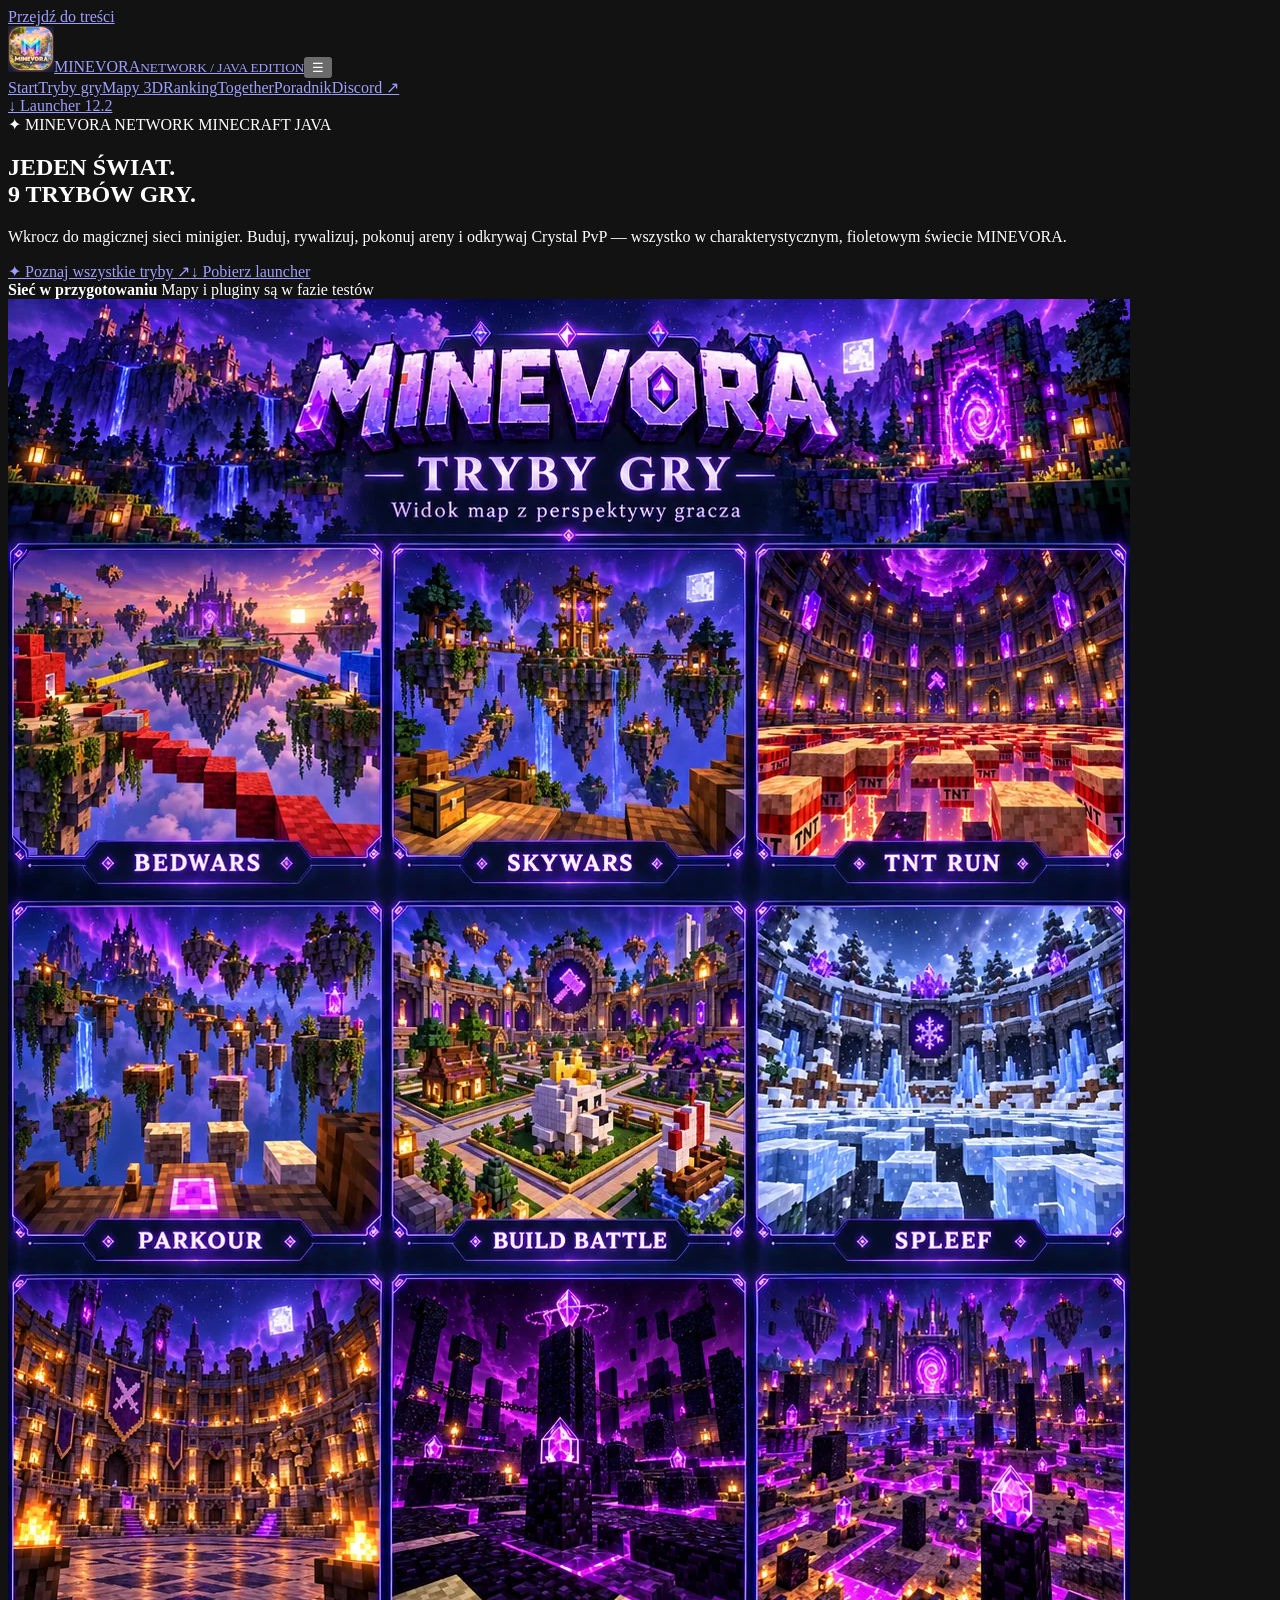
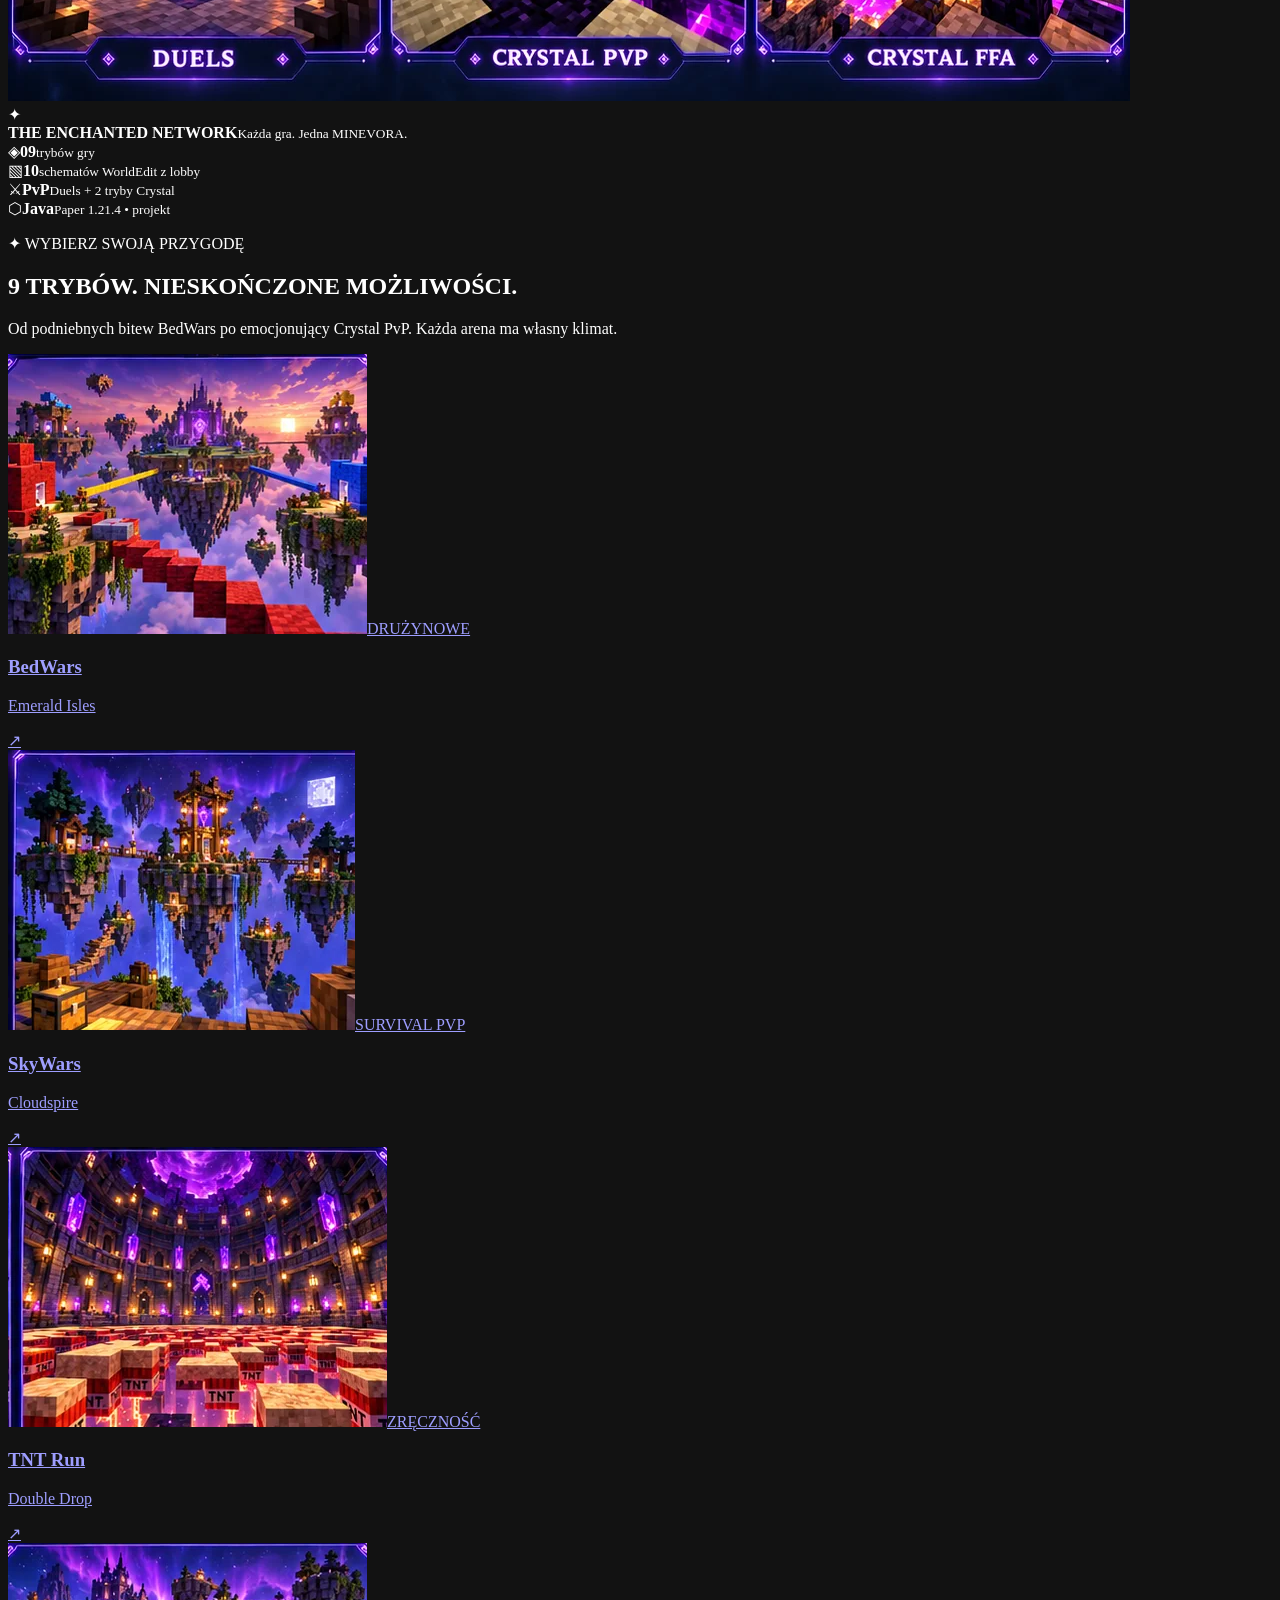
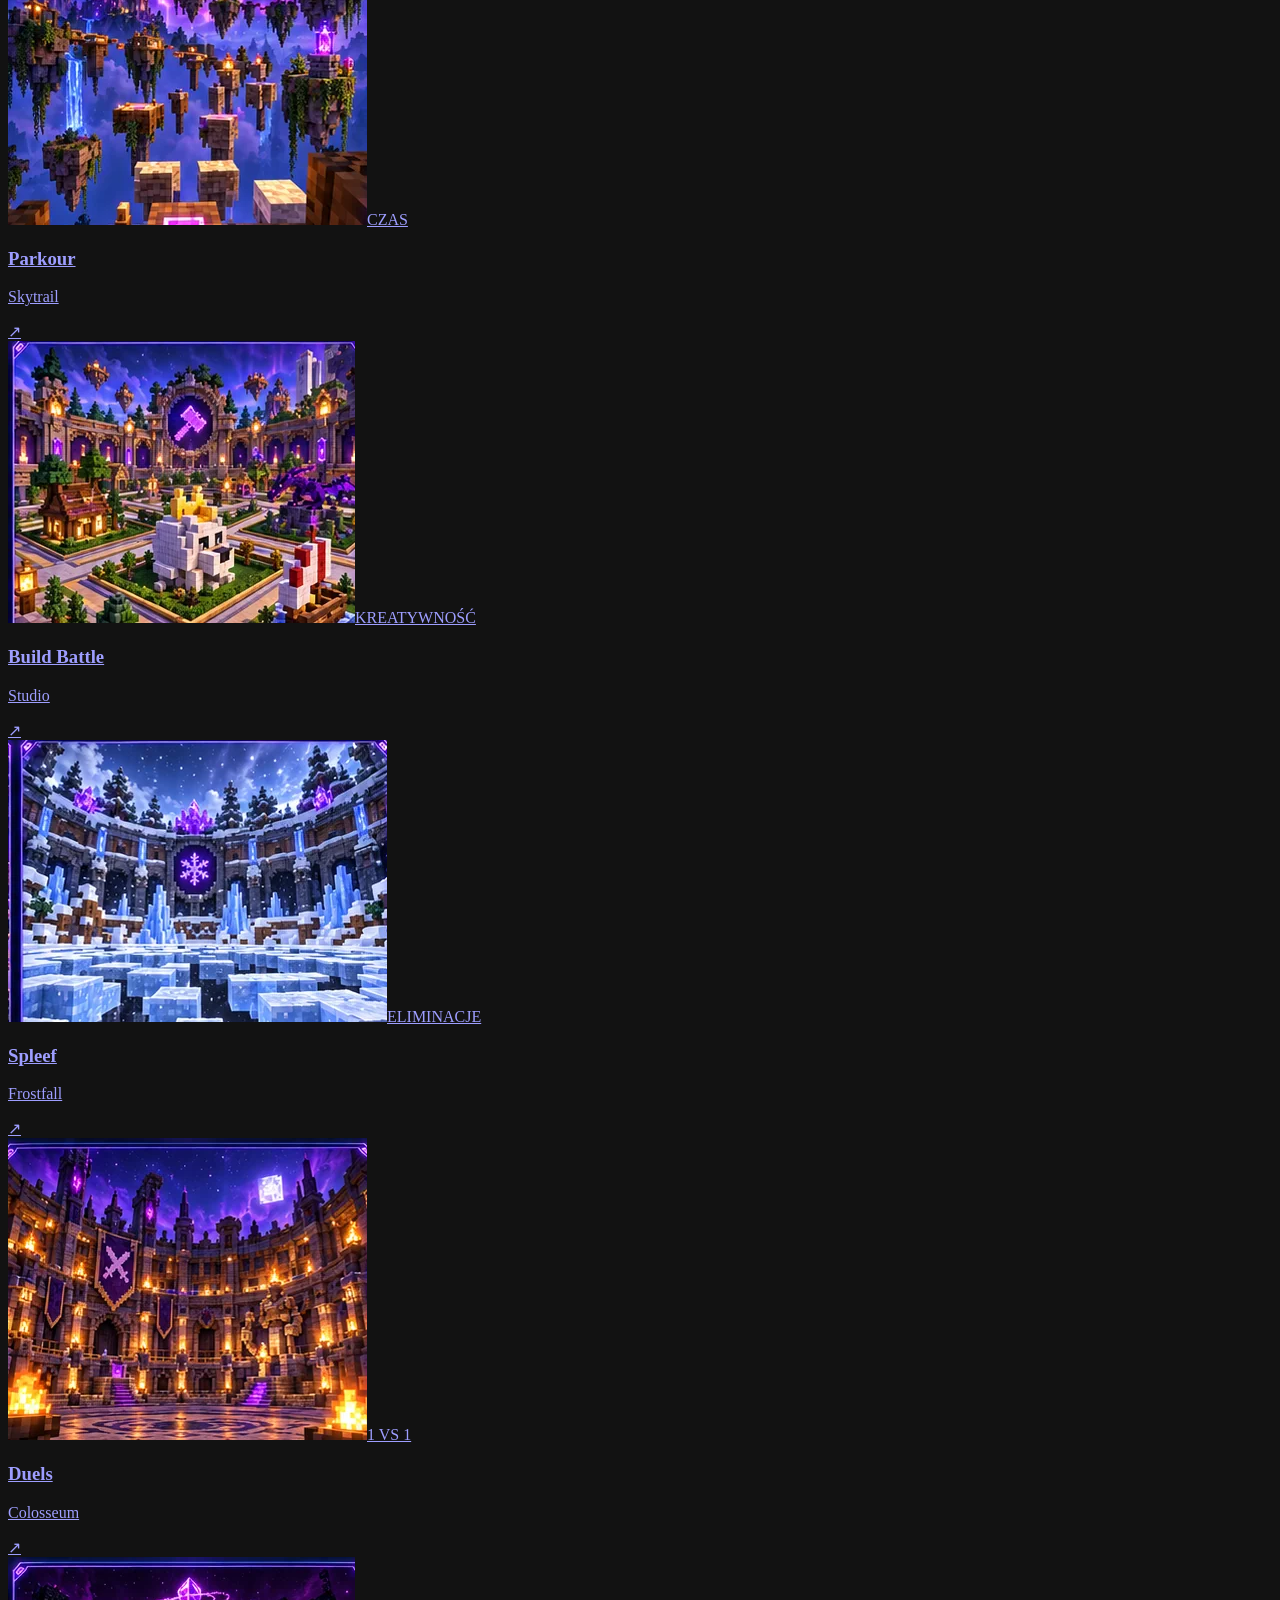
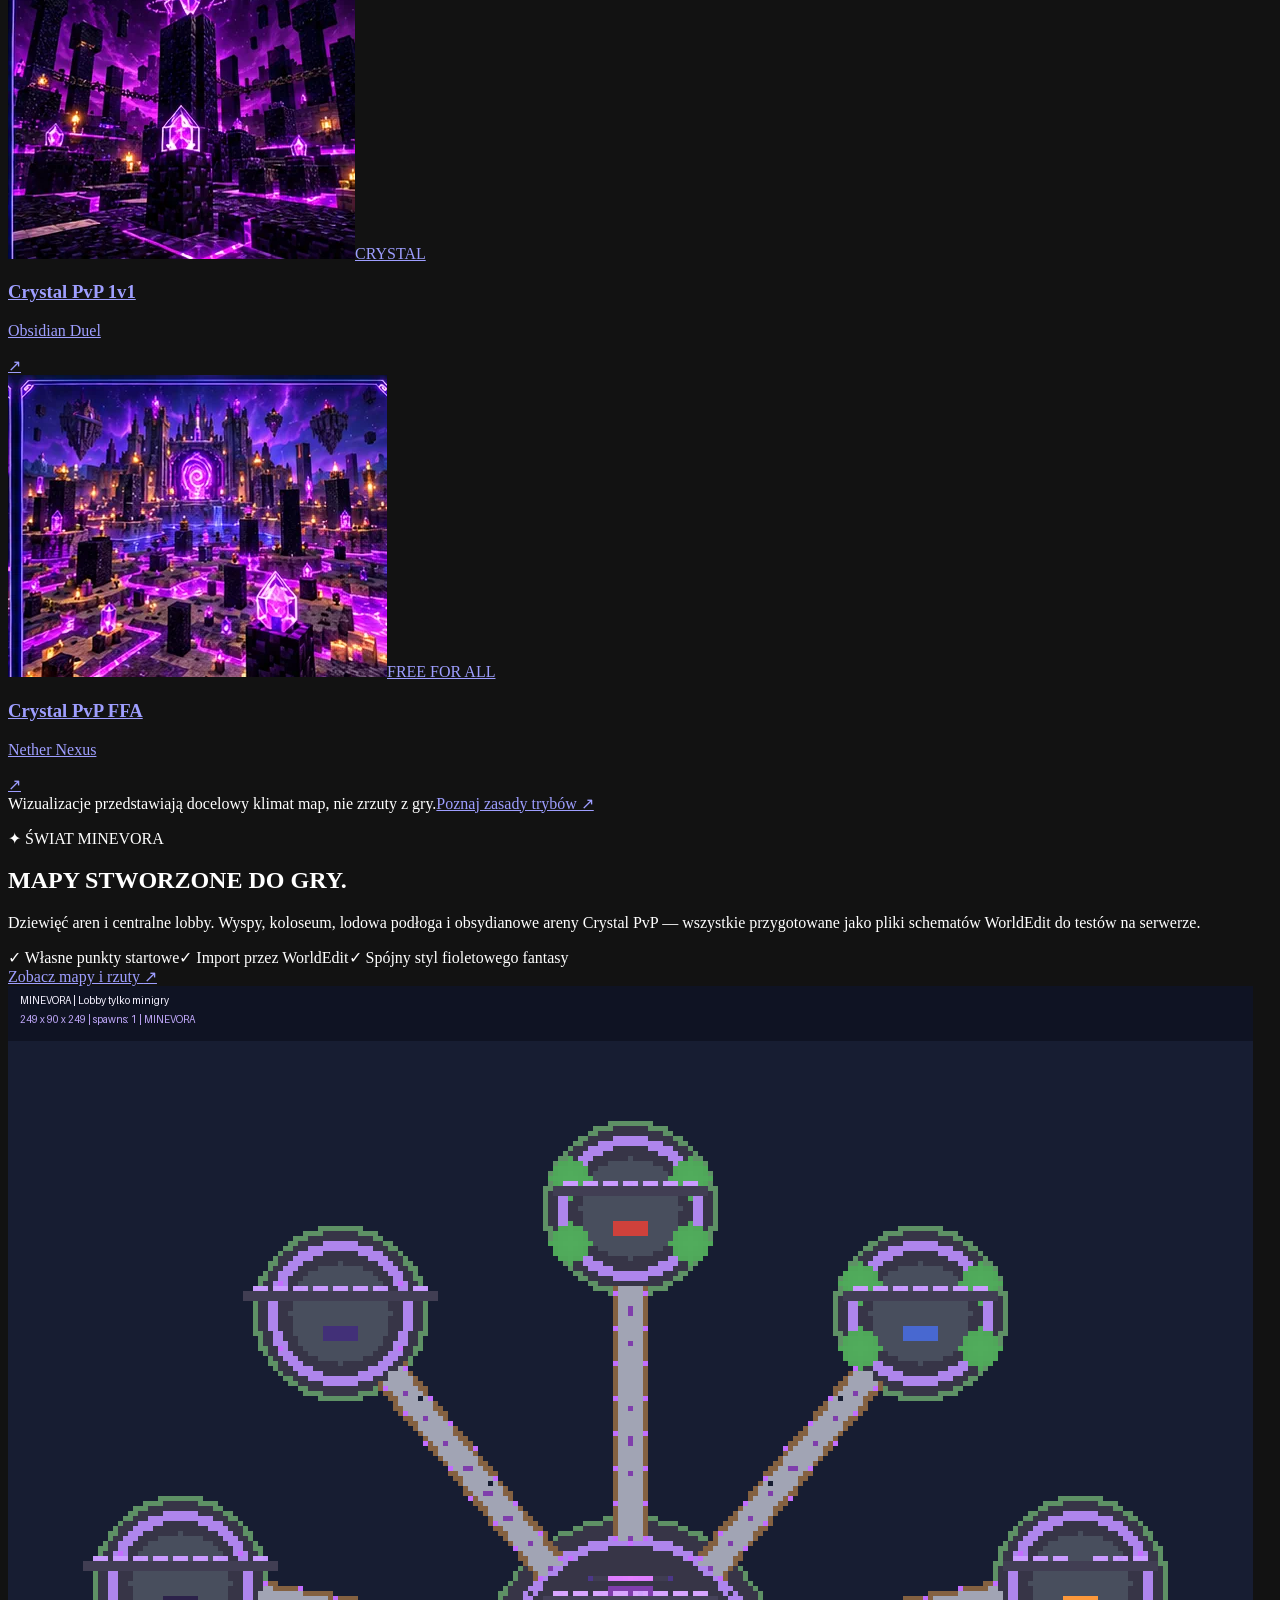
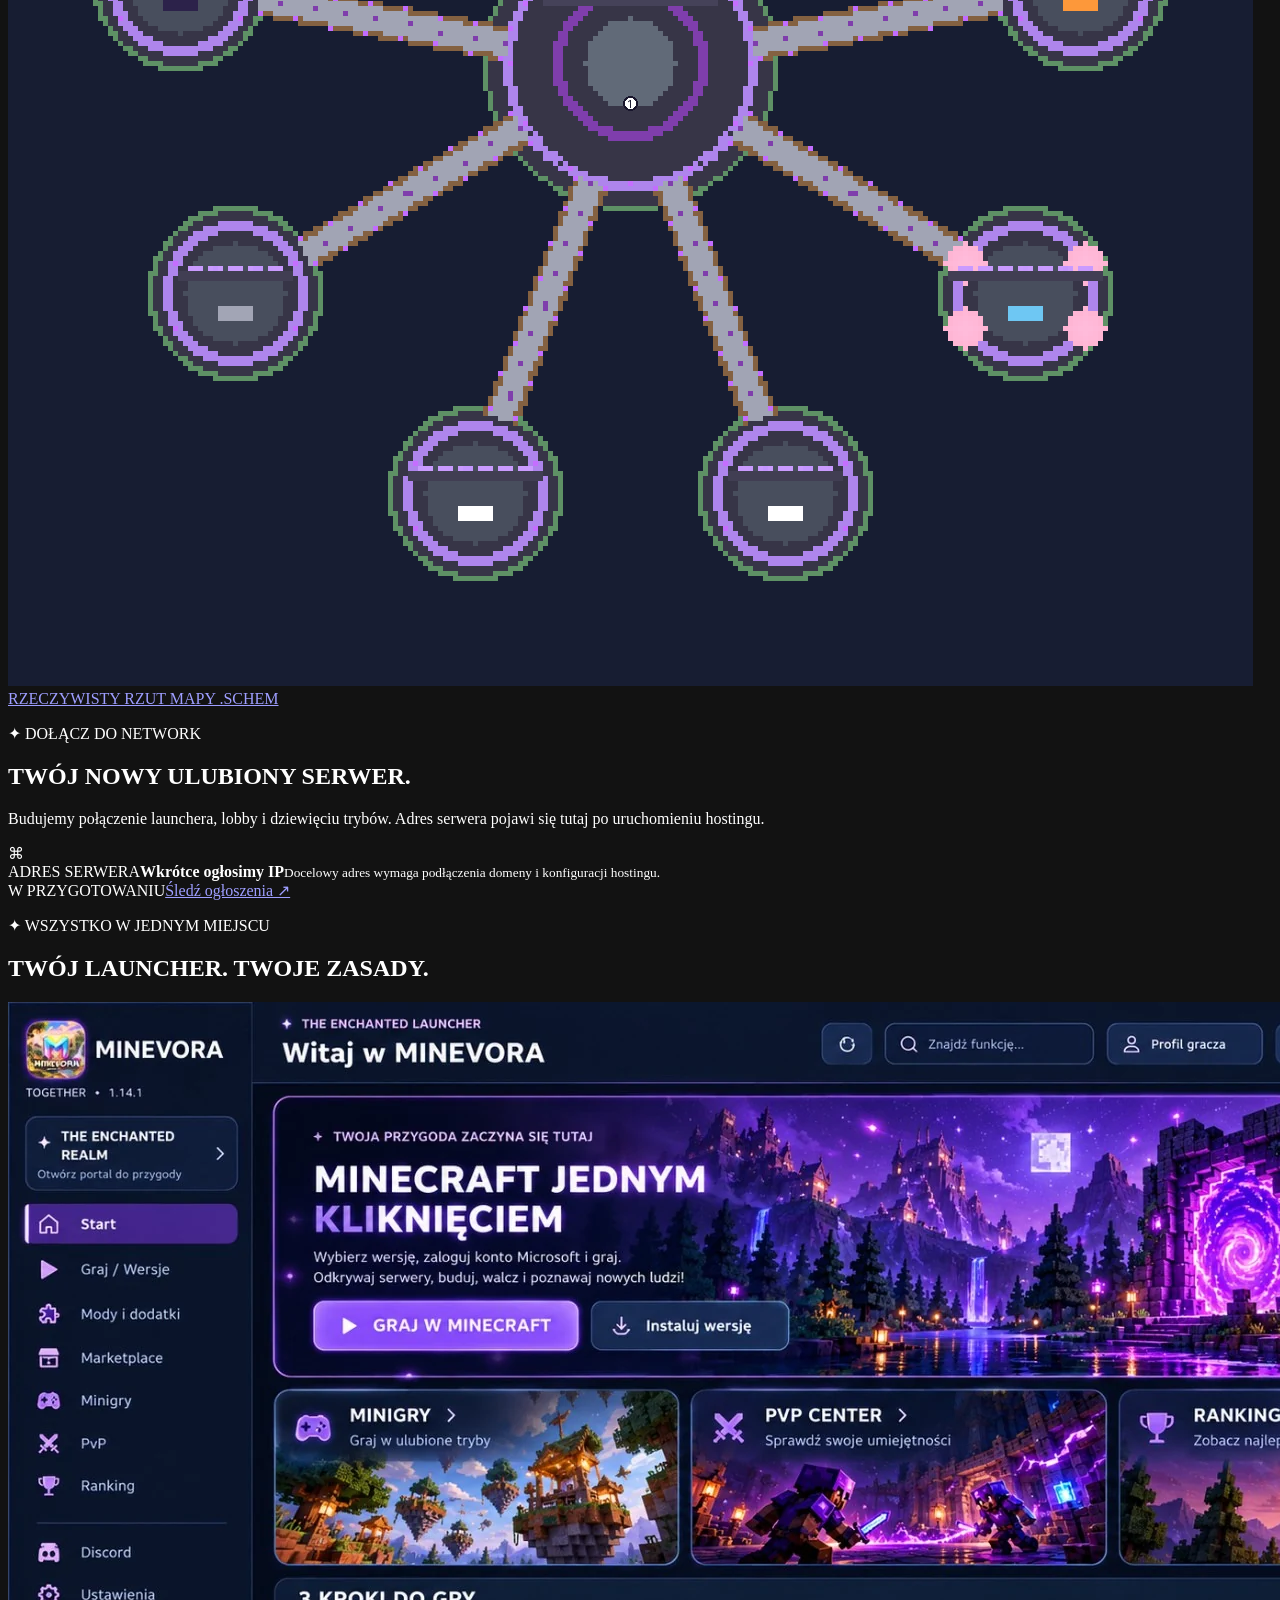
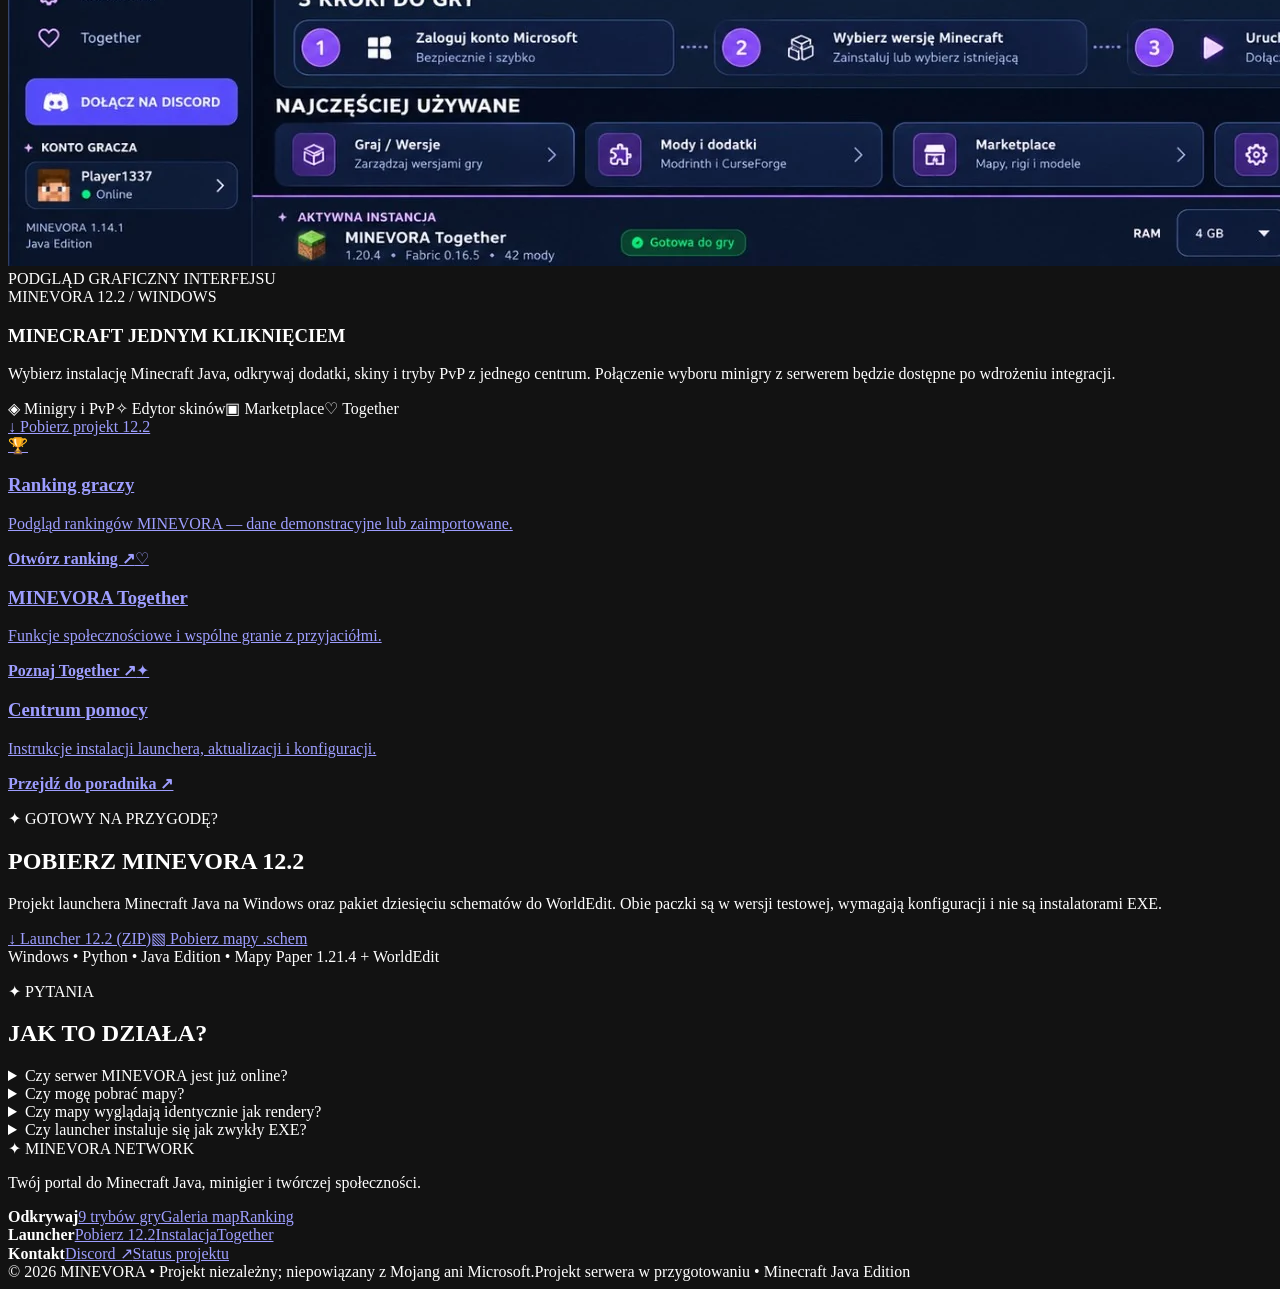
==== index.html @ fc6fb613 "Add files via upload" ====
<!doctype html><html lang="pl"><head><meta charset="utf-8"><meta name="viewport" content="width=device-width,initial-scale=1"><meta name="theme-color" content="#080b1a"><meta name="description" content="Odkryj serwer MINEVORA Network: dziewięć minigier Minecraft, mapy, Crystal PvP, PvP 1v1 i launcher Java 12.2."><meta property="og:title" content="MINEVORA Network — 9 minigier i launcher Minecraft Java"><meta property="og:description" content="Odkryj serwer MINEVORA Network: dziewięć minigier Minecraft, mapy, Crystal PvP, PvP 1v1 i launcher Java 12.2."><meta property="og:image" content="assets/minevora_all_modes.webp"><meta name="color-scheme" content="dark"><link rel="icon" href="assets/minevora_logo.png" type="image/png"><link rel="stylesheet" href="network.css"><script src="network.js" defer></script><title>MINEVORA Network — 9 minigier i launcher Minecraft Java</title></head><body><a class="skip" href="#content">Przejdź do treści</a>
<header class="site-header"><div class="shell header-inner"><a class="brand" href="index.html" aria-label="MINEVORA – strona główna"><img src="assets/minevora_logo.png" width="46" height="46" alt=""><span>MINEVORA<small>NETWORK / JAVA EDITION</small></span></a><button class="menu-toggle" id="nav-toggle" aria-expanded="false" aria-controls="site-nav" aria-label="Otwórz menu">☰</button><nav class="site-nav" id="site-nav" aria-label="Główne menu"><a href="index.html" class=current>Start</a><a href="tryby.html" class=>Tryby gry</a><a href="mapy.html" class=>Mapy 3D</a><a href="ranking.html" class=>Ranking</a><a href="together.html" class=>Together</a><a href="poradnik.html" class=>Poradnik</a><a href="https://discord.gg/8teEpYvzRd" target="_blank" rel="noopener noreferrer">Discord ↗</a></nav><a class="header-cta" href="index.html#pobierz">↓ Launcher 12.2</a></div></header>
<main id="content">
<section class="hero"><div class="shell hero-layout"><div class="hero-copy"><div class="eyebrow"><span class="eyebrow-star">✦</span> MINEVORA NETWORK <span class="eyebrow-dot"></span> MINECRAFT JAVA</div><h1>JEDEN ŚWIAT.<br><span>9 TRYBÓW GRY.</span></h1><p>Wkrocz do magicznej sieci minigier. Buduj, rywalizuj, pokonuj areny i odkrywaj Crystal PvP — wszystko w charakterystycznym, fioletowym świecie MINEVORA.</p><div class="actions"><a class="btn primary" href="tryby.html">✦ Poznaj wszystkie tryby <span>↗</span></a><a class="btn secondary" href="#pobierz">↓ Pobierz launcher</a></div><div class="hero-status"><span class="status-light"></span> <strong>Sieć w przygotowaniu</strong><span class="status-sep"></span> Mapy i pluginy są w fazie testów</div></div>
<div class="hero-visual"><img src="assets/minevora_all_modes.webp" alt="Koncepcyjne rendery dziewięciu aren Minecraft MINEVORA" fetchpriority="high"><div class="hero-float"><span class="float-icon">✦</span><div><strong>THE ENCHANTED NETWORK</strong><small>Każda gra. Jedna MINEVORA.</small></div></div></div></div></section>
<div class="shell facts"><div><span class="fact-icon">◈</span><b>09</b><small>trybów gry</small></div><div><span class="fact-icon">▧</span><b>10</b><small>schematów WorldEdit z lobby</small></div><div><span class="fact-icon">⚔</span><b>PvP</b><small>Duels + 2 tryby Crystal</small></div><div><span class="fact-icon">⬡</span><b>Java</b><small>Paper 1.21.4 • projekt</small></div></div>
<section class="section shell" id="minigry"><div class="section-heading"><div><p class="kicker">✦ WYBIERZ SWOJĄ PRZYGODĘ</p><h2>9 TRYBÓW. <span>NIESKOŃCZONE MOŻLIWOŚCI.</span></h2></div><p>Od podniebnych bitew BedWars po emocjonujący Crystal PvP. Każda arena ma własny klimat.</p></div><div class="mode-grid"><a class="mode-card" href="tryby.html#bedwars"><div class="card-art"><img src="assets/modes/bedwars.webp" loading="lazy" alt="Koncepcyjny render trybu BedWars"><span class="card-pill">DRUŻYNOWE</span></div><div class="card-bottom"><div><h3>BedWars</h3><p>Emerald Isles</p></div><span class="card-arrow">↗</span></div></a>
<a class="mode-card" href="tryby.html#skywars"><div class="card-art"><img src="assets/modes/skywars.webp" loading="lazy" alt="Koncepcyjny render trybu SkyWars"><span class="card-pill">SURVIVAL PVP</span></div><div class="card-bottom"><div><h3>SkyWars</h3><p>Cloudspire</p></div><span class="card-arrow">↗</span></div></a>
<a class="mode-card" href="tryby.html#tntrun"><div class="card-art"><img src="assets/modes/tntrun.webp" loading="lazy" alt="Koncepcyjny render trybu TNT Run"><span class="card-pill">ZRĘCZNOŚĆ</span></div><div class="card-bottom"><div><h3>TNT Run</h3><p>Double Drop</p></div><span class="card-arrow">↗</span></div></a>
<a class="mode-card" href="tryby.html#parkour"><div class="card-art"><img src="assets/modes/parkour.webp" loading="lazy" alt="Koncepcyjny render trybu Parkour"><span class="card-pill">CZAS</span></div><div class="card-bottom"><div><h3>Parkour</h3><p>Skytrail</p></div><span class="card-arrow">↗</span></div></a>
<a class="mode-card" href="tryby.html#buildbattle"><div class="card-art"><img src="assets/modes/buildbattle.webp" loading="lazy" alt="Koncepcyjny render trybu Build Battle"><span class="card-pill">KREATYWNOŚĆ</span></div><div class="card-bottom"><div><h3>Build Battle</h3><p>Studio</p></div><span class="card-arrow">↗</span></div></a>
<a class="mode-card" href="tryby.html#spleef"><div class="card-art"><img src="assets/modes/spleef.webp" loading="lazy" alt="Koncepcyjny render trybu Spleef"><span class="card-pill">ELIMINACJE</span></div><div class="card-bottom"><div><h3>Spleef</h3><p>Frostfall</p></div><span class="card-arrow">↗</span></div></a>
<a class="mode-card" href="tryby.html#duels"><div class="card-art"><img src="assets/modes/duels.webp" loading="lazy" alt="Koncepcyjny render trybu Duels"><span class="card-pill">1 VS 1</span></div><div class="card-bottom"><div><h3>Duels</h3><p>Colosseum</p></div><span class="card-arrow">↗</span></div></a>
<a class="mode-card" href="tryby.html#crystal"><div class="card-art"><img src="assets/modes/crystal.webp" loading="lazy" alt="Koncepcyjny render trybu Crystal PvP 1v1"><span class="card-pill">CRYSTAL</span></div><div class="card-bottom"><div><h3>Crystal PvP 1v1</h3><p>Obsidian Duel</p></div><span class="card-arrow">↗</span></div></a>
<a class="mode-card" href="tryby.html#crystalffa"><div class="card-art"><img src="assets/modes/crystalffa.webp" loading="lazy" alt="Koncepcyjny render trybu Crystal PvP FFA"><span class="card-pill">FREE FOR ALL</span></div><div class="card-bottom"><div><h3>Crystal PvP FFA</h3><p>Nether Nexus</p></div><span class="card-arrow">↗</span></div></a></div><div class="section-bottom"><span><span class="tiny-dot"></span> Wizualizacje przedstawiają docelowy klimat map, nie zrzuty z gry.</span><a class="text-link" href="tryby.html">Poznaj zasady trybów ↗</a></div></section>
<section class="section shell feature-split" id="mapy"><div class="feature-copy"><p class="kicker">✦ ŚWIAT MINEVORA</p><h2>MAPY STWORZONE <span>DO GRY.</span></h2><p>Dziewięć aren i centralne lobby. Wyspy, koloseum, lodowa podłoga i obsydianowe areny Crystal PvP — wszystkie przygotowane jako pliki schematów WorldEdit do testów na serwerze.</p><div class="feature-points"><span>✓ Własne punkty startowe</span><span>✓ Import przez WorldEdit</span><span>✓ Spójny styl fioletowego fantasy</span></div><a class="btn primary" href="mapy.html">Zobacz mapy i rzuty <span>↗</span></a></div><a class="feature-art" href="mapy.html"><img src="assets/plans/00_LOBBY_9_TRYBOW.png" alt="Rzeczywisty rzut z góry nowego lobby MINEVORA z dziewięcioma portalami"><span>RZECZYWISTY RZUT MAPY .SCHEM</span></a></section>
<section class="section shell server-section" id="status"><div class="section-heading"><div><p class="kicker">✦ DOŁĄCZ DO NETWORK</p><h2>TWÓJ NOWY <span>ULUBIONY SERWER.</span></h2></div><p>Budujemy połączenie launchera, lobby i dziewięciu trybów. Adres serwera pojawi się tutaj po uruchomieniu hostingu.</p></div><div class="server-panel"><div class="server-icon">⌘</div><div><span class="server-label">ADRES SERWERA</span><strong>Wkrótce ogłosimy IP</strong><small>Docelowy adres wymaga podłączenia domeny i konfiguracji hostingu.</small></div><div class="server-panel-actions"><span class="dev-chip"><i></i> W PRZYGOTOWANIU</span><a class="btn secondary" href="https://discord.gg/8teEpYvzRd" target="_blank" rel="noopener noreferrer">Śledź ogłoszenia ↗</a></div></div></section>
<section class="section shell launcher-section" id="launcher"><div class="section-heading"><div><p class="kicker">✦ WSZYSTKO W JEDNYM MIEJSCU</p><h2>TWÓJ LAUNCHER. <span>TWOJE ZASADY.</span></h2></div></div><div class="launcher-layout"><div class="launcher-shot"><img src="assets/launcher_12_preview.webp" alt="Wizualizacja graficzna interfejsu launchera MINEVORA" loading="lazy"><span>PODGLĄD GRAFICZNY INTERFEJSU</span></div><div class="launcher-content"><span class="version-pill">MINEVORA 12.2 / WINDOWS</span><h3>MINECRAFT JEDNYM KLIKNIĘCIEM</h3><p>Wybierz instalację Minecraft Java, odkrywaj dodatki, skiny i tryby PvP z jednego centrum. Połączenie wyboru minigry z serwerem będzie dostępne po wdrożeniu integracji.</p><div class="launcher-feature-list"><span>◈ Minigry i PvP</span><span>✧ Edytor skinów</span><span>▣ Marketplace</span><span>♡ Together</span></div><a class="btn primary" href="#pobierz">↓ Pobierz projekt 12.2</a></div></div></section>
<section class="section shell community-cards"><a href="ranking.html"><span>🏆</span><h3>Ranking graczy</h3><p>Podgląd rankingów MINEVORA — dane demonstracyjne lub zaimportowane.</p><strong>Otwórz ranking ↗</strong></a><a href="together.html"><span>♡</span><h3>MINEVORA Together</h3><p>Funkcje społecznościowe i wspólne granie z przyjaciółmi.</p><strong>Poznaj Together ↗</strong></a><a href="poradnik.html"><span>✦</span><h3>Centrum pomocy</h3><p>Instrukcje instalacji launchera, aktualizacji i konfiguracji.</p><strong>Przejdź do poradnika ↗</strong></a></section>
<section class="section shell download-section" id="pobierz"><div class="download-glow"></div><div class="download-box"><p class="kicker">✦ GOTOWY NA PRZYGODĘ?</p><h2>POBIERZ <span>MINEVORA 12.2</span></h2><p>Projekt launchera Minecraft Java na Windows oraz pakiet dziesięciu schematów do WorldEdit. Obie paczki są w wersji testowej, wymagają konfiguracji i nie są instalatorami EXE.</p><div class="actions centered"><a class="btn primary" href="MINEVORA_LAUNCHER_12_2.zip" download>↓ Launcher 12.2 (ZIP)</a><a class="btn secondary" href="MINEVORA_MAPY_2_0.zip" download>▧ Pobierz mapy .schem</a></div><div class="download-meta">Windows • Python • Java Edition <span>•</span> Mapy Paper 1.21.4 + WorldEdit</div></div></section>
<section class="section shell questions"><div class="section-heading"><div><p class="kicker">✦ PYTANIA</p><h2>JAK TO <span>DZIAŁA?</span></h2></div></div><div class="faq-list"><details><summary>Czy serwer MINEVORA jest już online?</summary><p>Nie. Serwer, połączenie Velocity i minigry są obecnie przygotowywane i testowane. Strona nie pokazuje fikcyjnego statusu online ani liczby graczy.</p></details><details><summary>Czy mogę pobrać mapy?</summary><p>Tak. Dostępny jest pakiet dziesięciu plików .schem — dziewięciu aren i lobby. Należy je zaimportować przez WorldEdit do świata Paper.</p></details><details><summary>Czy mapy wyglądają identycznie jak rendery?</summary><p>Nie. Renderowane obrazy pokazują zamierzony styl. Rzeczywiste mapy z plików .schem są budowlami z bloków Minecraft; ich wygląd możesz zobaczyć na stronie „Mapy 3D” w zakładce „Rzut .schem”.</p></details><details><summary>Czy launcher instaluje się jak zwykły EXE?</summary><p>Nie. Dostarczamy paczkę źródłową ZIP z plikami Pythona i skryptami Windows. Przed użyciem potrzebne są odpowiednie zależności; instrukcję znajdziesz w poradniku.</p></details></div></section>
</main><footer class="footer"><div class="shell footer-main"><div><div class="footer-brand">✦ MINEVORA <span>NETWORK</span></div><p>Twój portal do Minecraft Java, minigier i twórczej społeczności.</p></div><div><strong>Odkrywaj</strong><a href="tryby.html">9 trybów gry</a><a href="mapy.html">Galeria map</a><a href="ranking.html">Ranking</a></div><div><strong>Launcher</strong><a href="index.html#pobierz">Pobierz 12.2</a><a href="poradnik.html">Instalacja</a><a href="together.html">Together</a></div><div><strong>Kontakt</strong><a href="https://discord.gg/8teEpYvzRd" target="_blank" rel="noopener noreferrer">Discord ↗</a><a href="index.html#status">Status projektu</a></div></div><div class="shell footer-bottom"><span>© 2026 MINEVORA • Projekt niezależny; niepowiązany z Mojang ani Microsoft.</span><span>Projekt serwera w przygotowaniu • Minecraft Java Edition</span></div></footer></body></html>
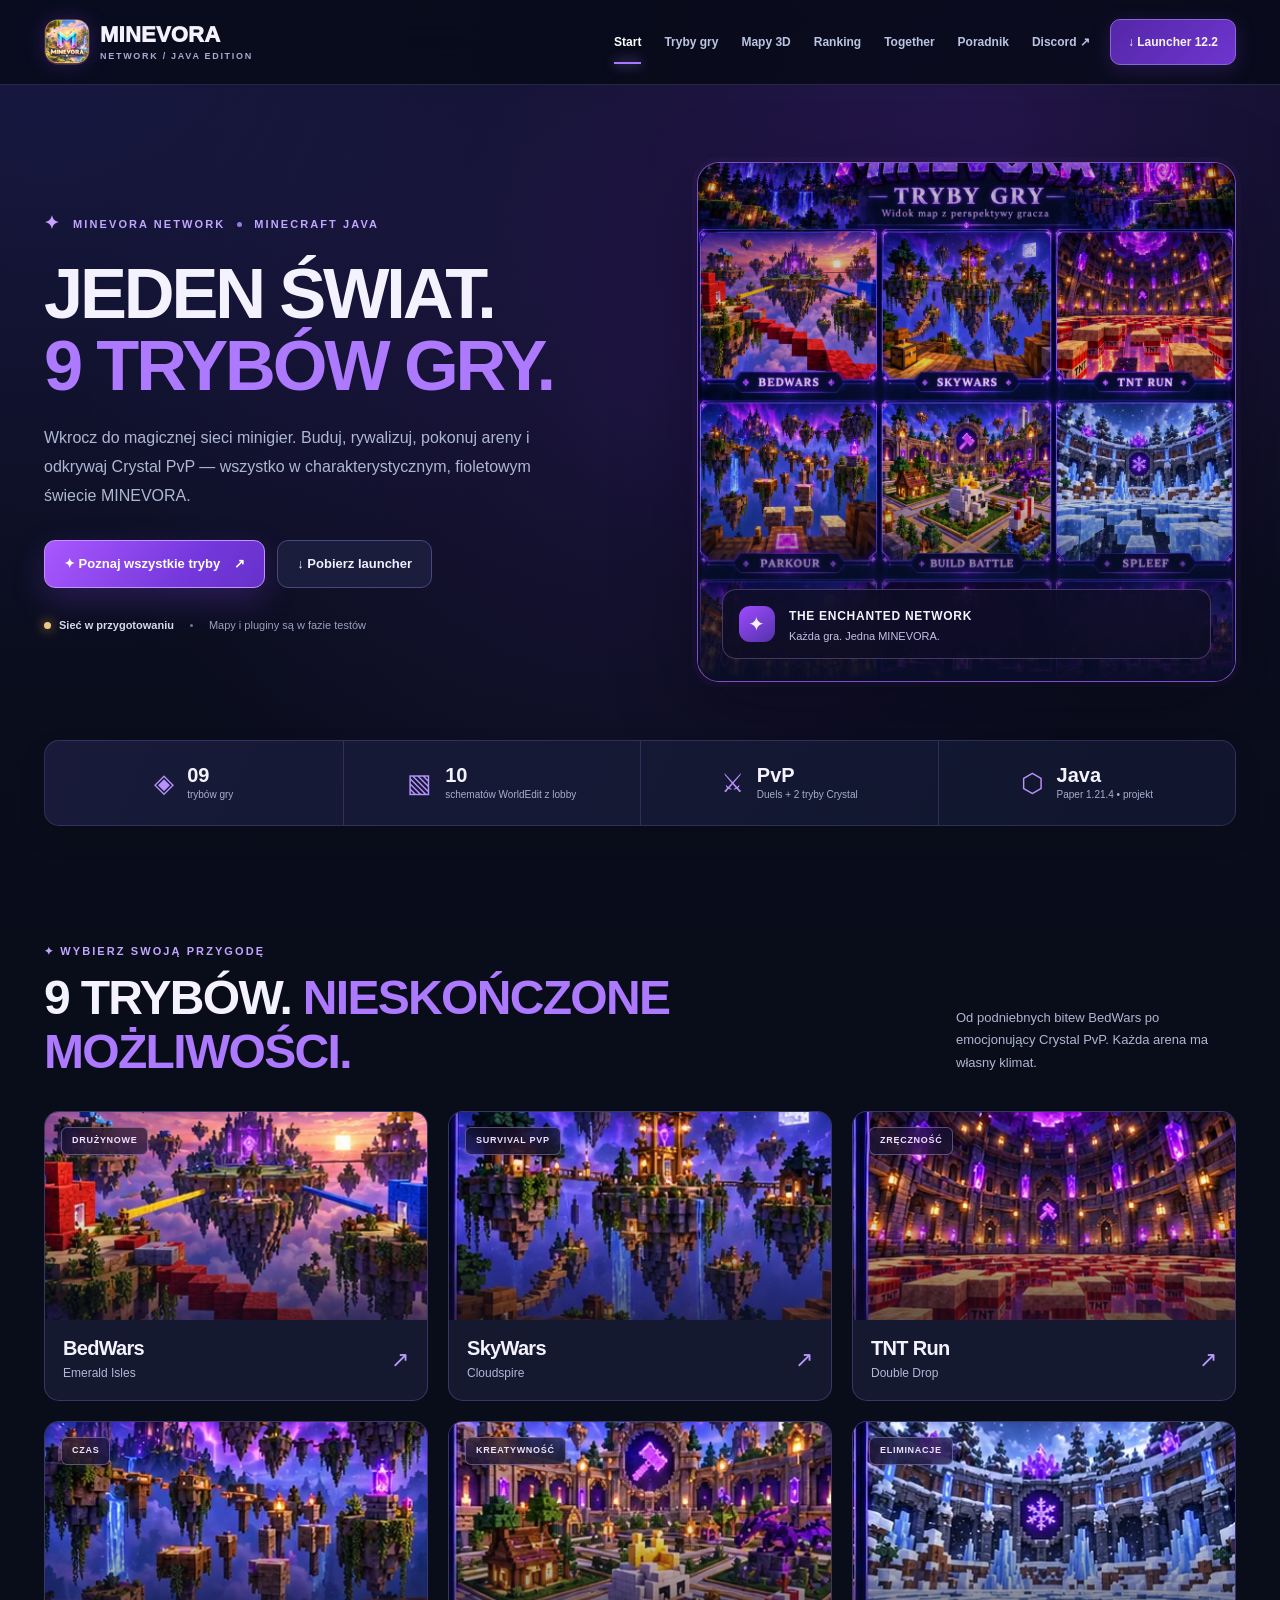
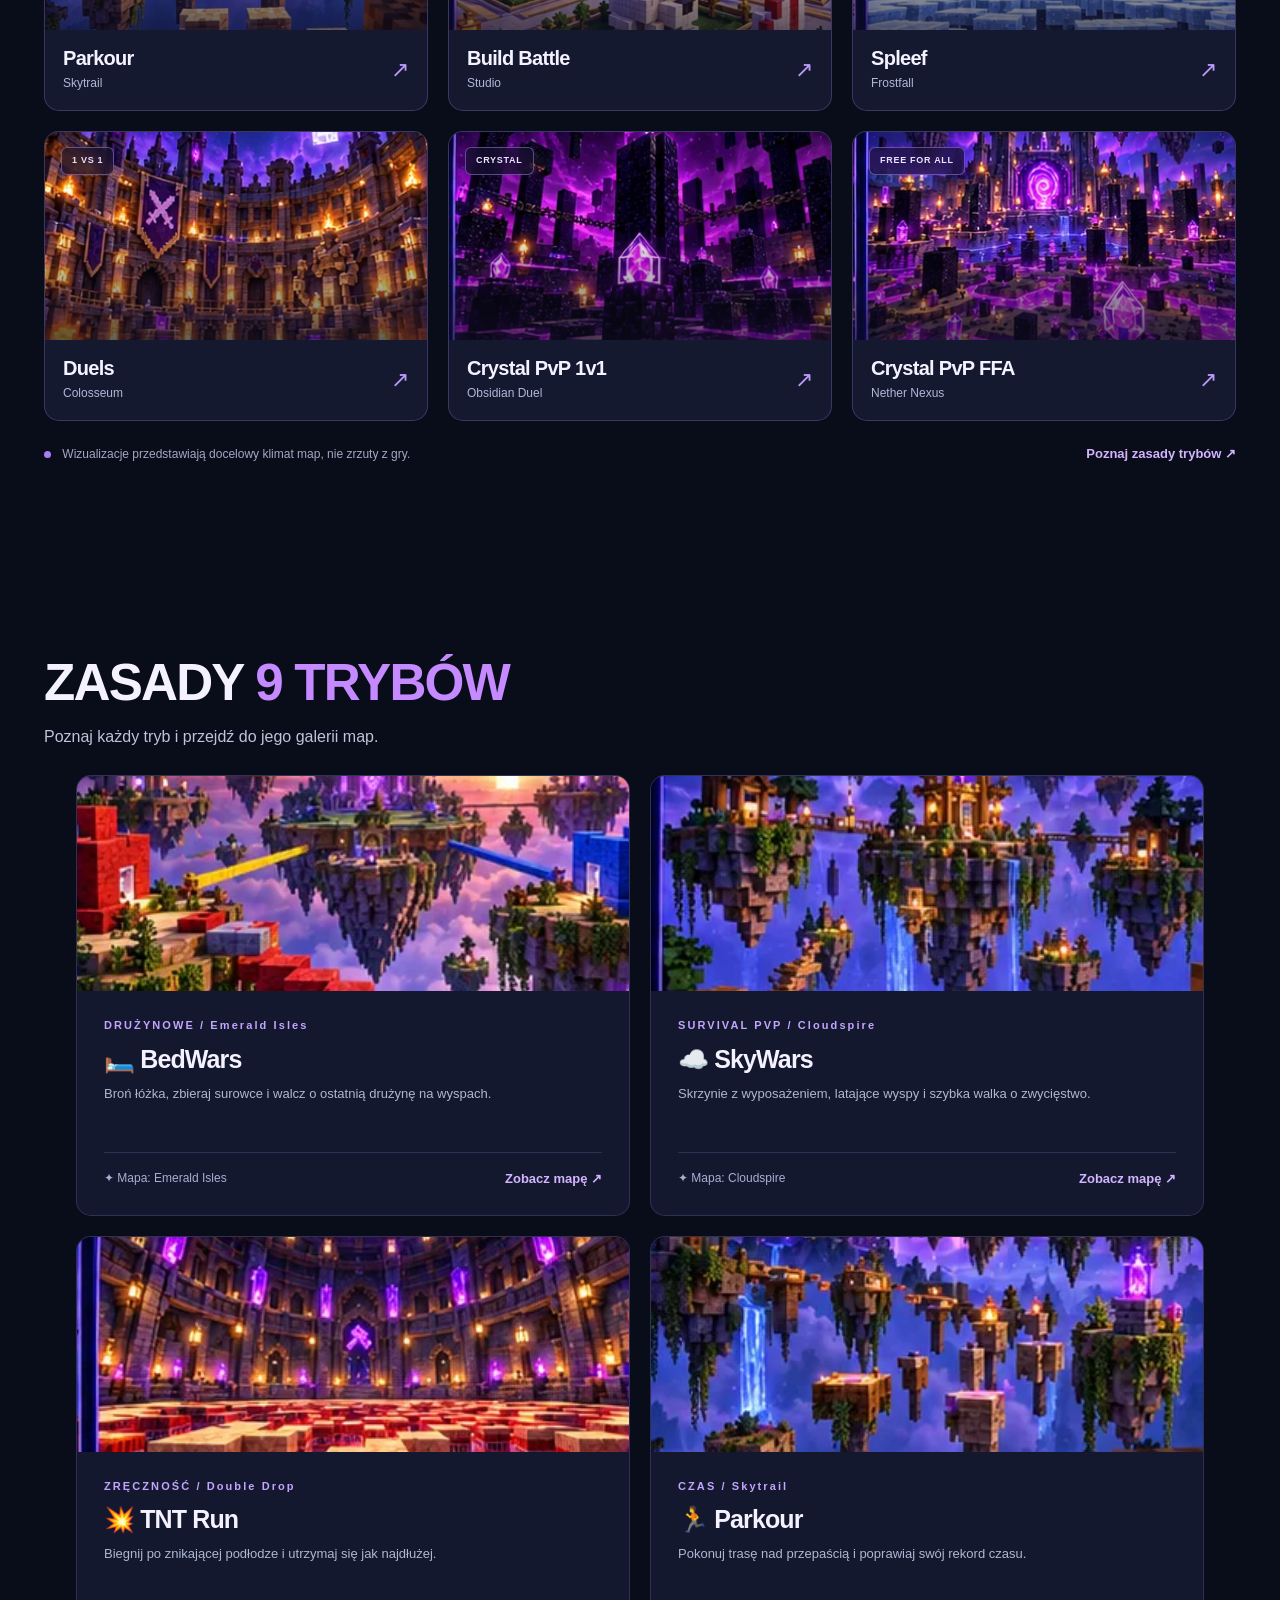
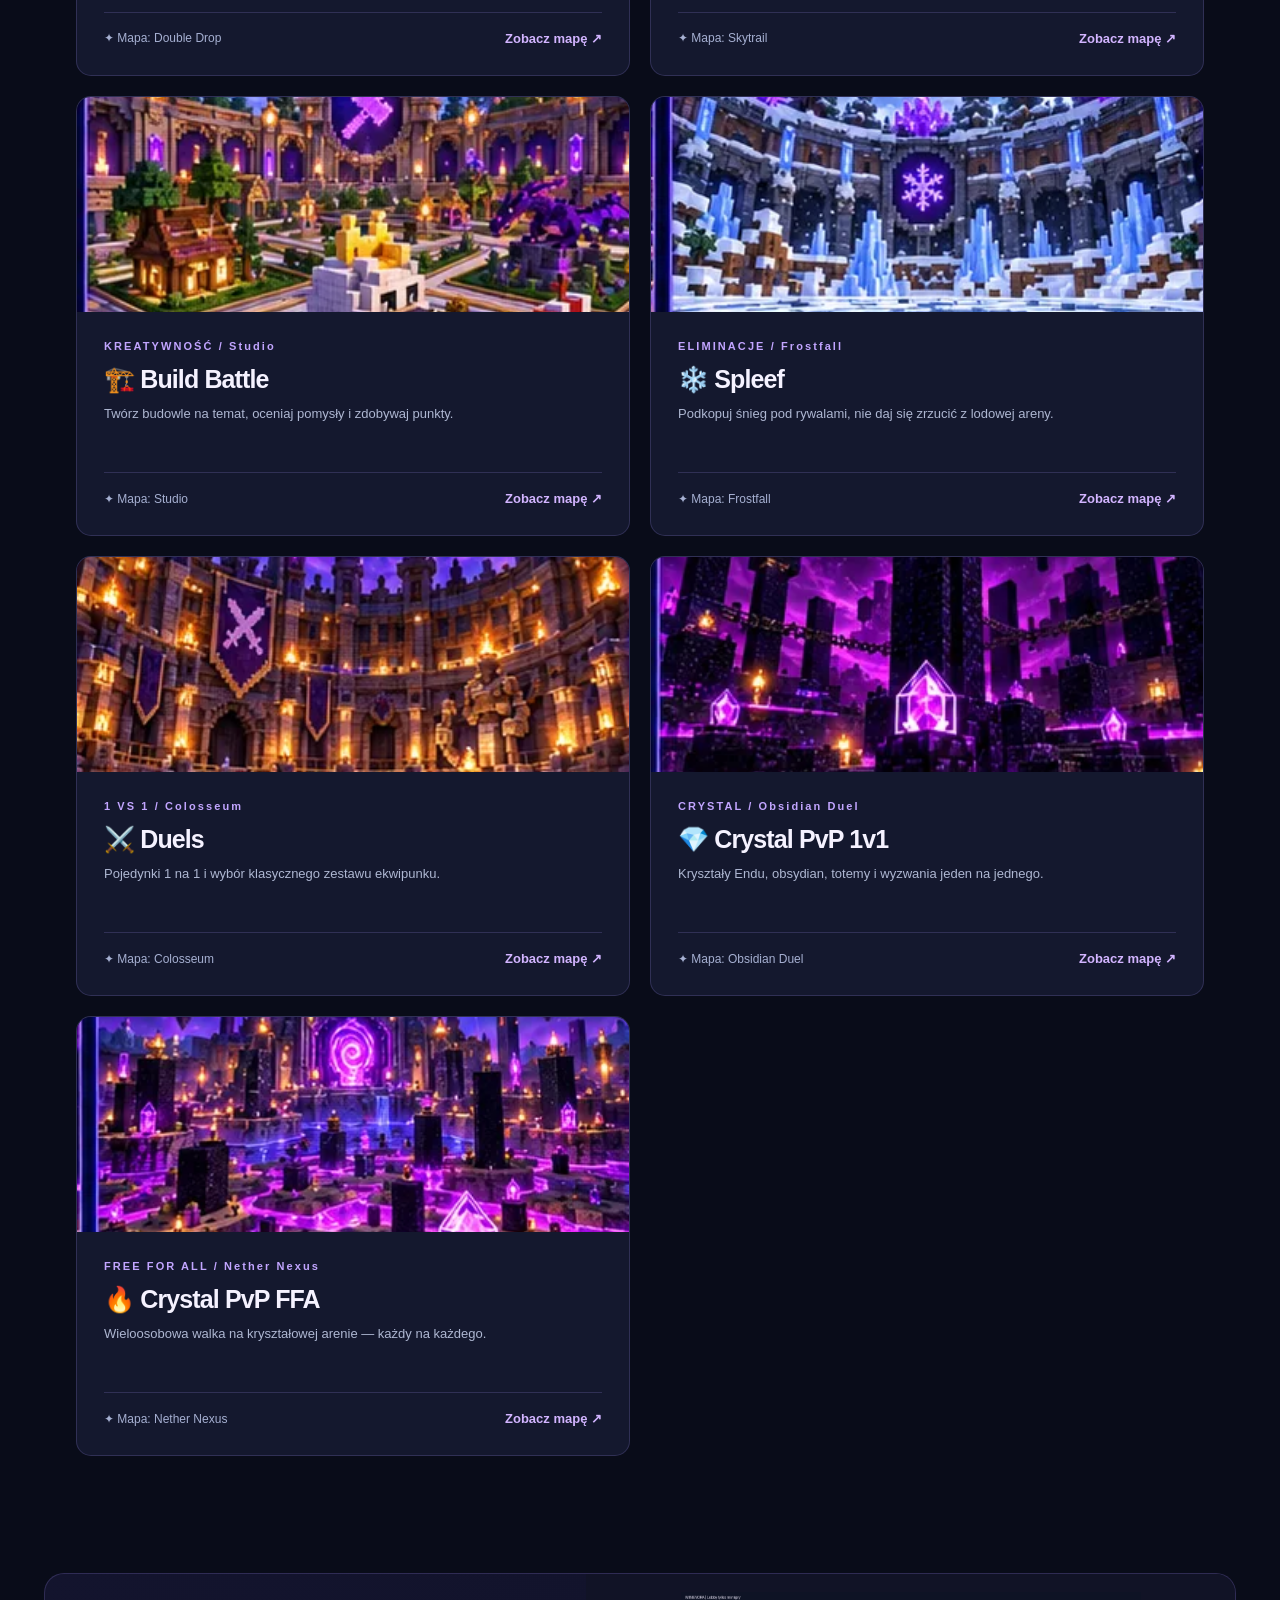
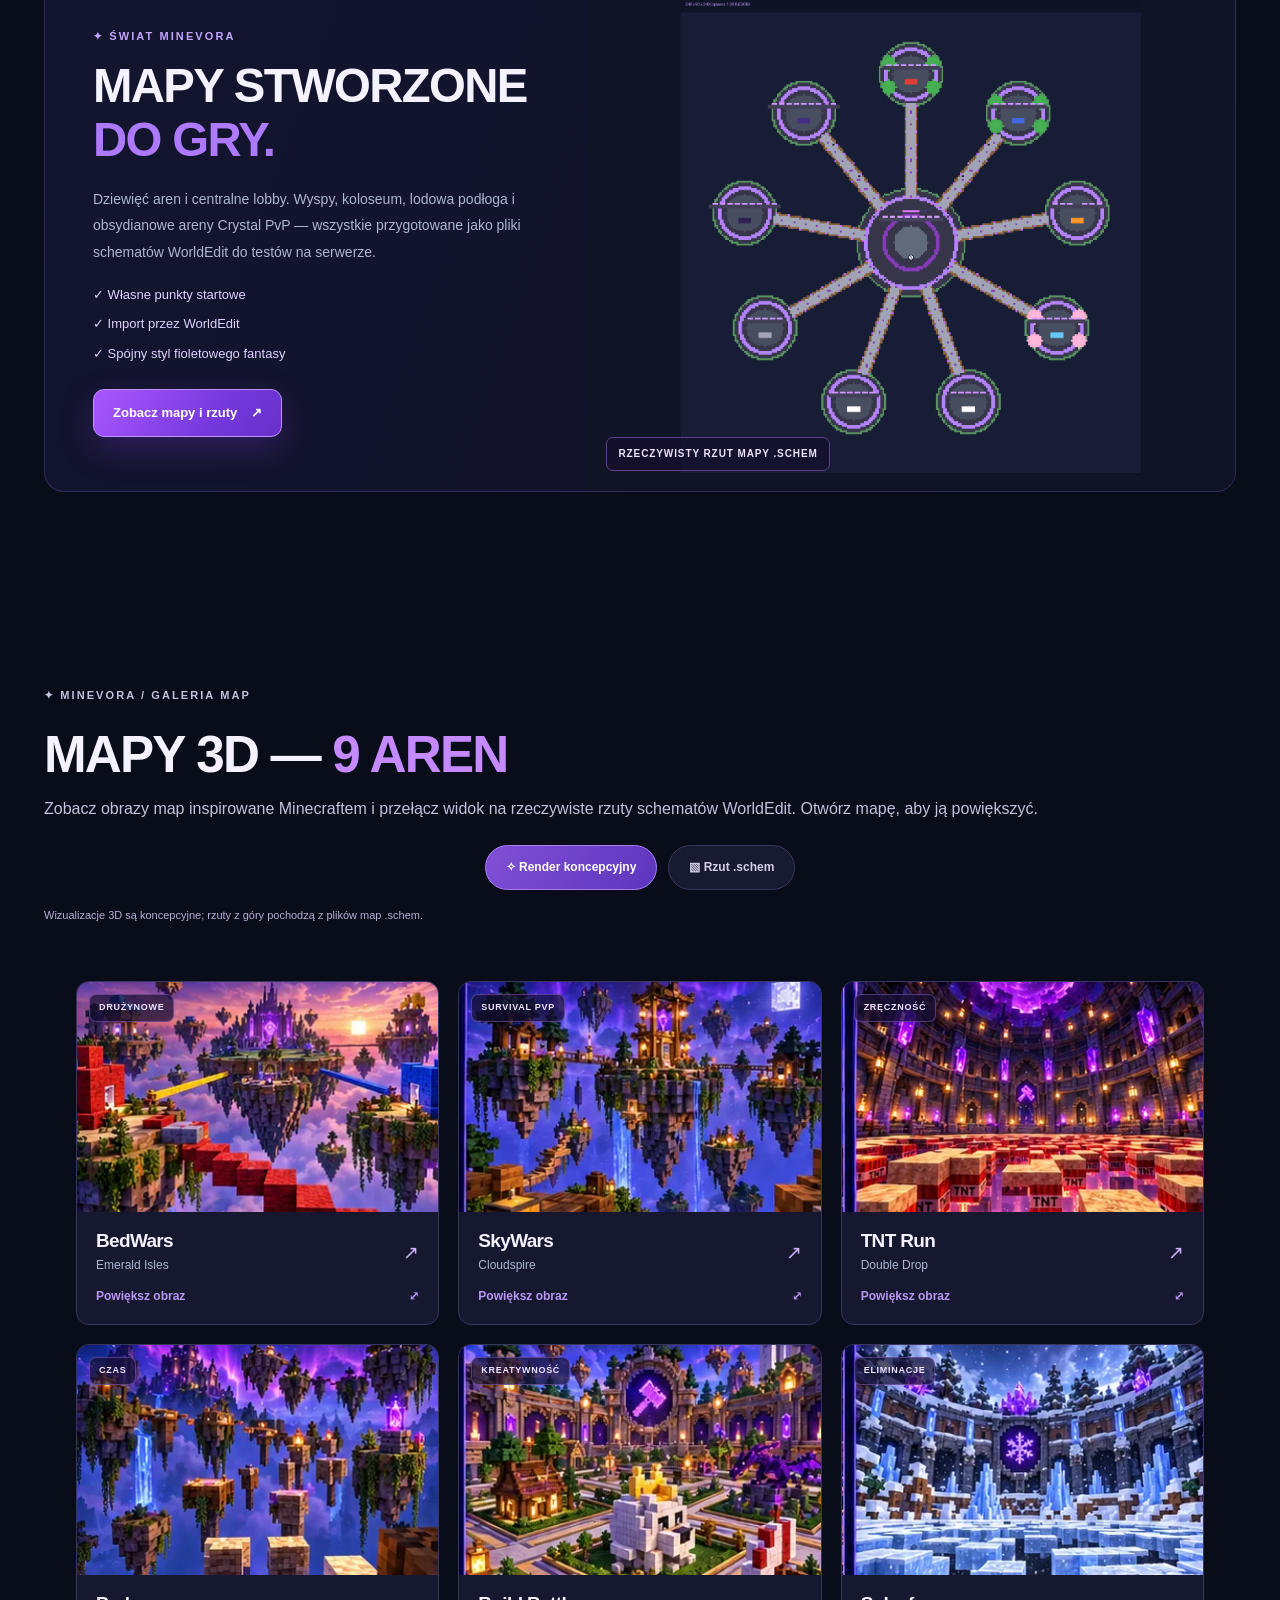
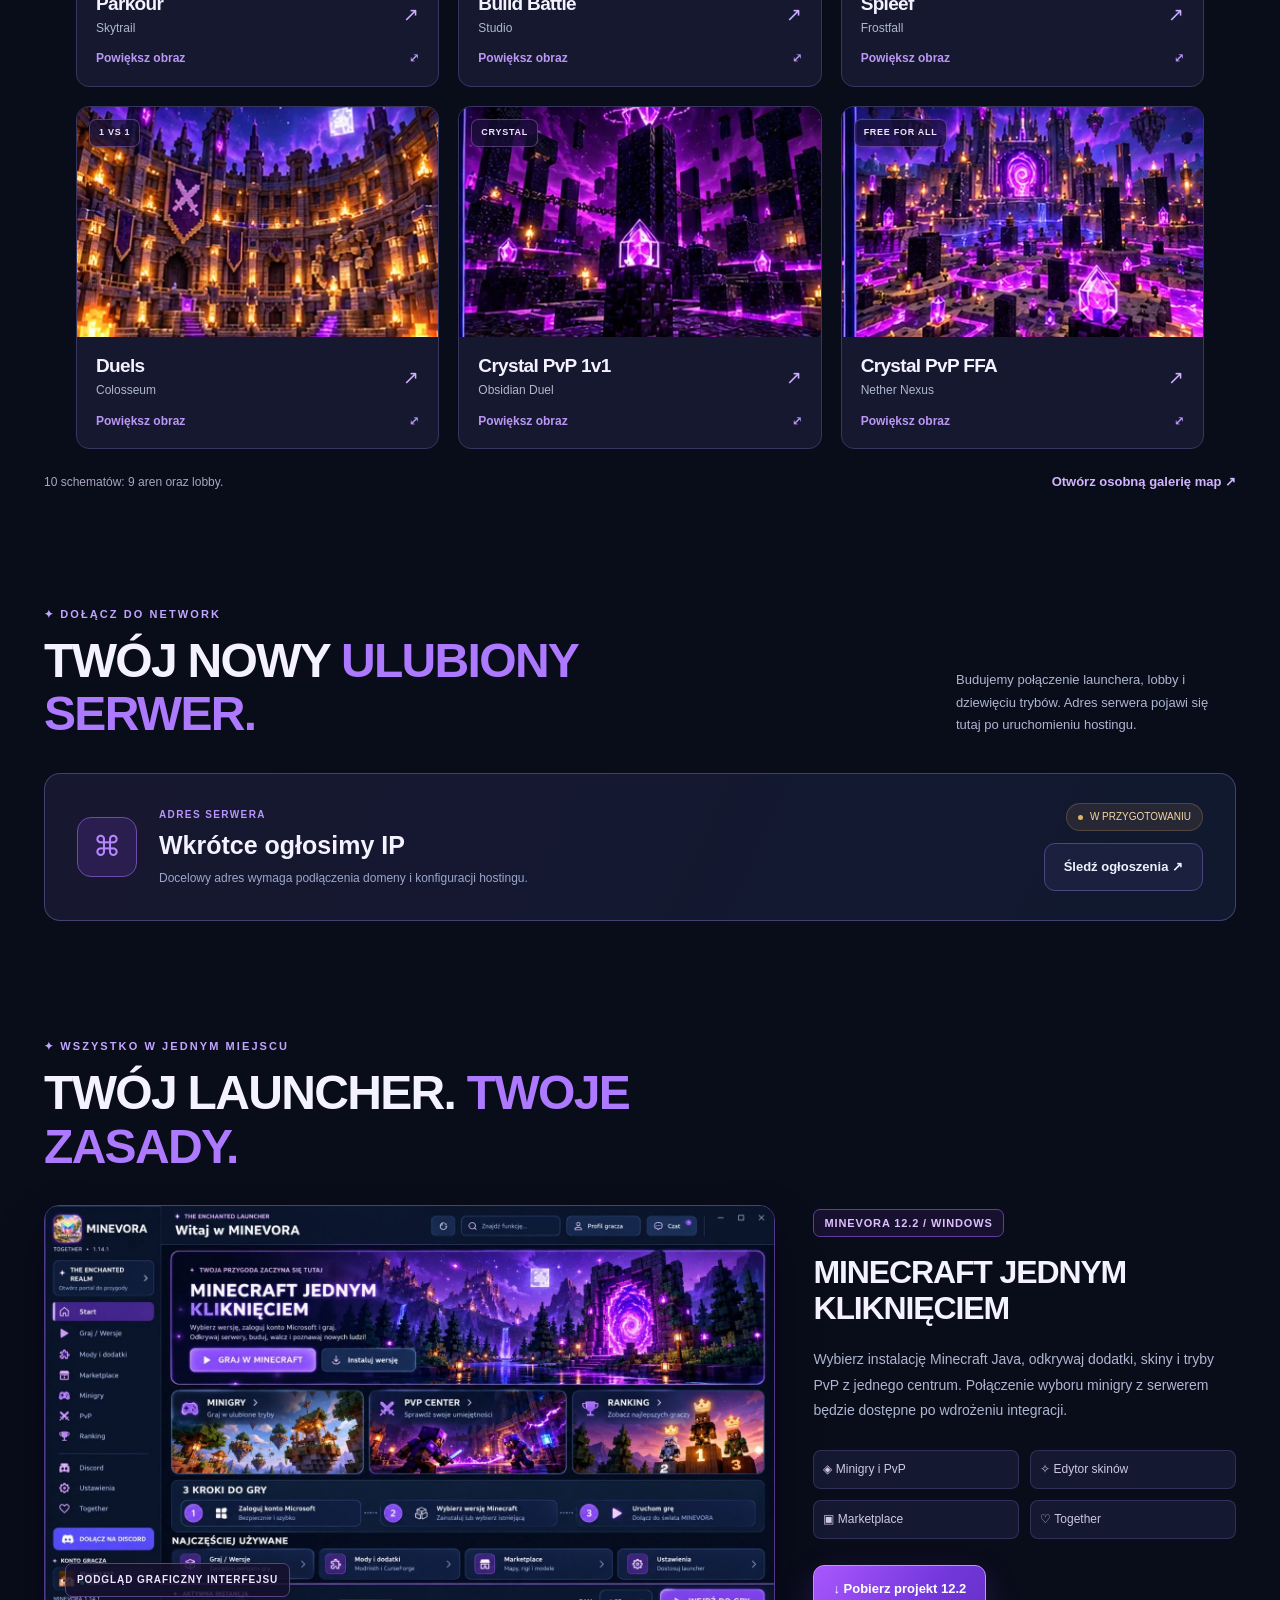
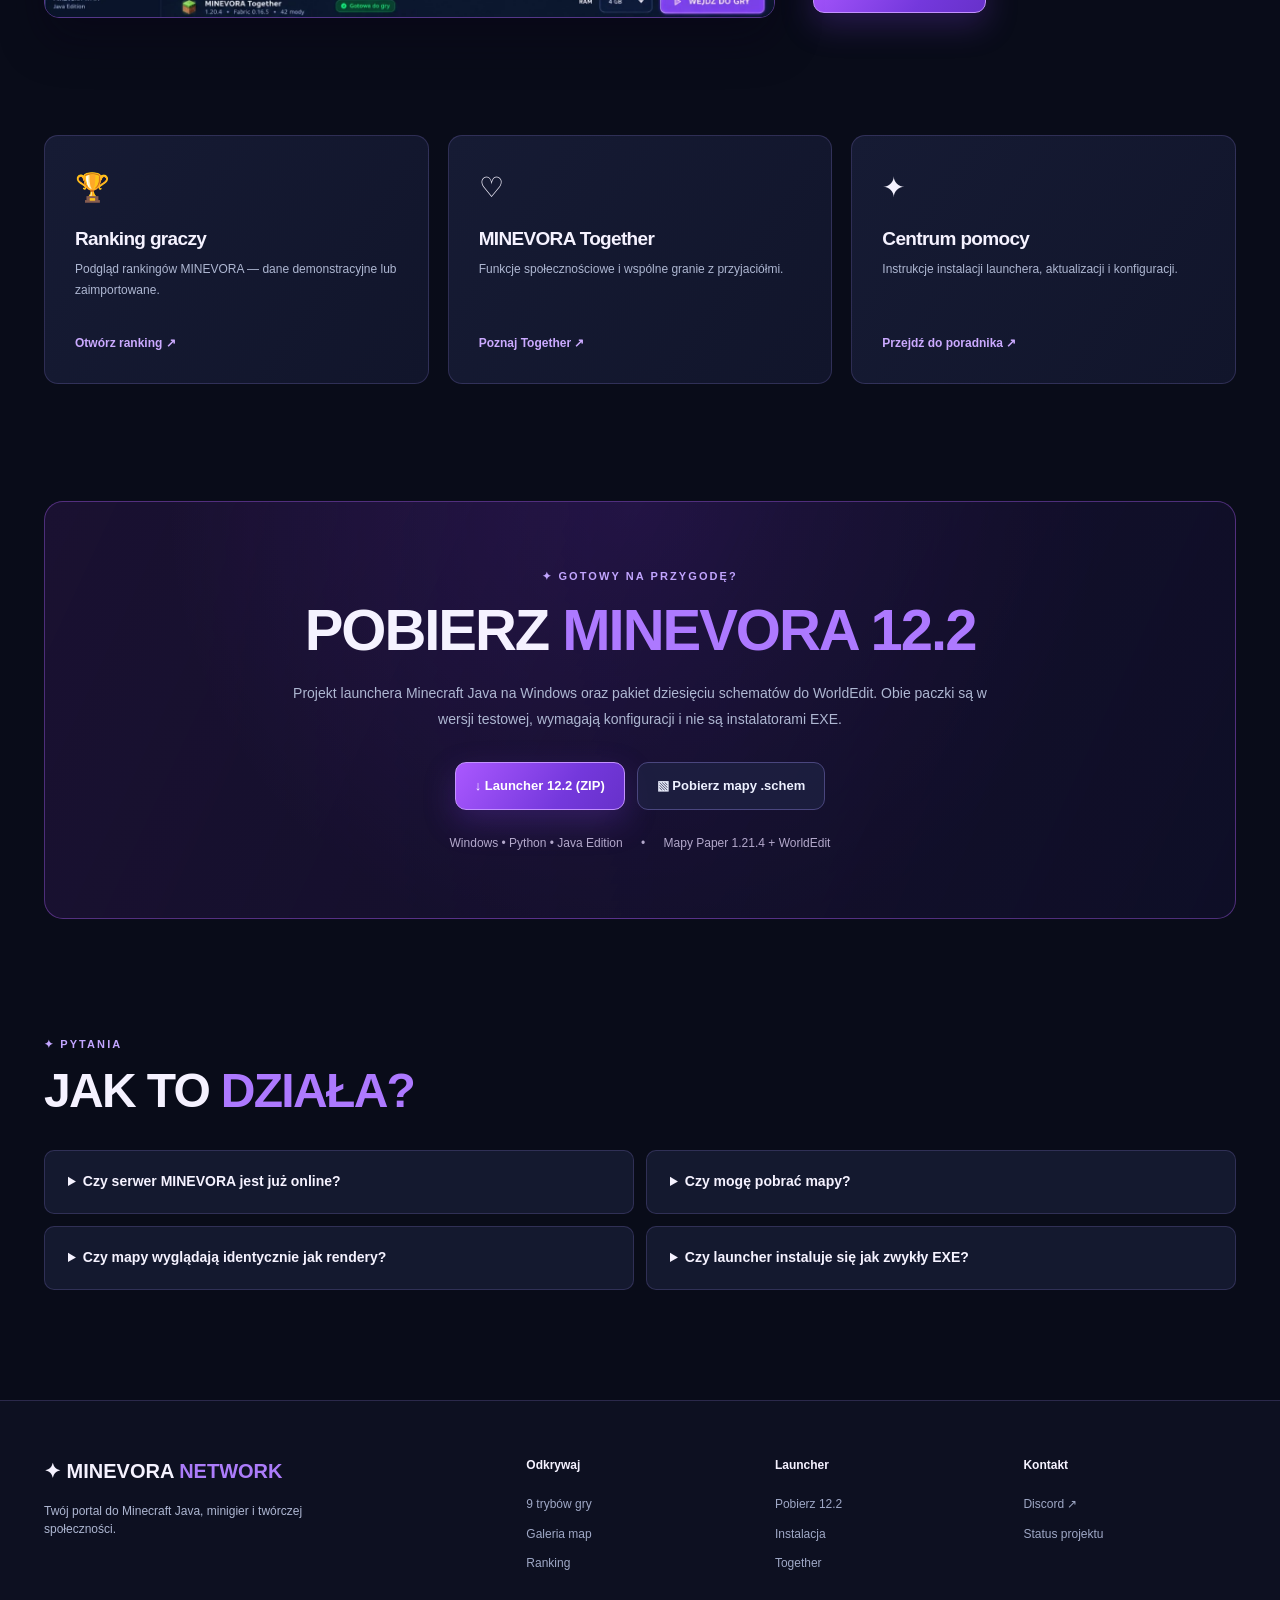
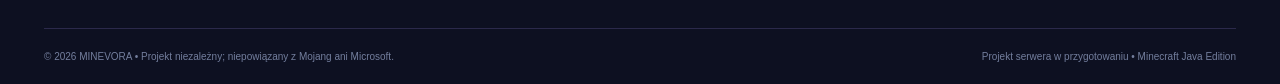
==== commit 5b583b3d: "Add files via upload" ====
--- a/index.html
+++ b/index.html
@@ -1,22 +1,64 @@
-<!doctype html><html lang="pl"><head><meta charset="utf-8"><meta name="viewport" content="width=device-width,initial-scale=1"><meta name="theme-color" content="#080b1a"><meta name="description" content="Odkryj serwer MINEVORA Network: dziewięć minigier Minecraft, mapy, Crystal PvP, PvP 1v1 i launcher Java 12.2."><meta property="og:title" content="MINEVORA Network — 9 minigier i launcher Minecraft Java"><meta property="og:description" content="Odkryj serwer MINEVORA Network: dziewięć minigier Minecraft, mapy, Crystal PvP, PvP 1v1 i launcher Java 12.2."><meta property="og:image" content="assets/minevora_all_modes.webp"><meta name="color-scheme" content="dark"><link rel="icon" href="assets/minevora_logo.png" type="image/png"><link rel="stylesheet" href="network.css"><script src="network.js" defer></script><title>MINEVORA Network — 9 minigier i launcher Minecraft Java</title></head><body><a class="skip" href="#content">Przejdź do treści</a>
-<header class="site-header"><div class="shell header-inner"><a class="brand" href="index.html" aria-label="MINEVORA – strona główna"><img src="assets/minevora_logo.png" width="46" height="46" alt=""><span>MINEVORA<small>NETWORK / JAVA EDITION</small></span></a><button class="menu-toggle" id="nav-toggle" aria-expanded="false" aria-controls="site-nav" aria-label="Otwórz menu">☰</button><nav class="site-nav" id="site-nav" aria-label="Główne menu"><a href="index.html" class=current>Start</a><a href="tryby.html" class=>Tryby gry</a><a href="mapy.html" class=>Mapy 3D</a><a href="ranking.html" class=>Ranking</a><a href="together.html" class=>Together</a><a href="poradnik.html" class=>Poradnik</a><a href="https://discord.gg/8teEpYvzRd" target="_blank" rel="noopener noreferrer">Discord ↗</a></nav><a class="header-cta" href="index.html#pobierz">↓ Launcher 12.2</a></div></header>
+<!DOCTYPE html>
+
+<html lang="pl"><head><meta charset="utf-8"/><meta content="width=device-width,initial-scale=1" name="viewport"/><meta content="#080b1a" name="theme-color"/><meta content="Odkryj serwer MINEVORA Network: dziewięć minigier Minecraft, mapy, Crystal PvP, PvP 1v1 i launcher Java 12.2." name="description"/><meta content="MINEVORA Network — 9 minigier i launcher Minecraft Java" property="og:title"/><meta content="Odkryj serwer MINEVORA Network: dziewięć minigier Minecraft, mapy, Crystal PvP, PvP 1v1 i launcher Java 12.2." property="og:description"/><meta content="assets/minevora_all_modes.webp" property="og:image"/><meta content="dark" name="color-scheme"/><link href="assets/minevora_logo.png" rel="icon" type="image/png"/><style data-file="network.css">:root{--bg:#090c19;--bg2:#0d1124;--card:#121832;--white:#f5f2ff;--muted:#aeb7d2;--purple:#ad79ff;--cyan:#9ebfff;--line:rgba(171,151,255,.19);--wrap:1192px}*{box-sizing:border-box}html{scroll-behavior:smooth;scroll-padding-top:98px}body{margin:0;min-width:320px;background:var(--bg);color:var(--white);font-family:Inter,"Segoe UI",Arial,sans-serif;-webkit-font-smoothing:antialiased;line-height:1.55;overflow-x:hidden}body::before{content:"";z-index:-1;pointer-events:none;position:absolute;inset:0 0 auto;height:1100px;background:radial-gradient(circle at 78% 15%,rgba(115,38,202,.21),transparent 38%),radial-gradient(circle at 4% 5%,rgba(61,54,170,.22),transparent 38%),linear-gradient(180deg,#0d1025 0%,transparent 90%)}a{color:inherit;text-decoration:none}button{font:inherit}button,a{outline-offset:4px}button:focus-visible,a:focus-visible,summary:focus-visible{outline:2px solid #d9a7ff}img{display:block;max-width:100%}p,h1,h2,h3{margin:0}p{color:var(--muted)}h1,h2,h3{line-height:1.12;letter-spacing:-.035em}h1,h2{font-weight:900}h1 span,h2 span,.callout h2 span{color:var(--purple)}.shell{width:min(var(--wrap),calc(100% - 64px));margin-inline:auto}.skip{position:absolute;top:-100px;left:10px;background:#fff;color:#111;padding:10px;z-index:999}.skip:focus{top:9px}::selection{background:#6434ae;color:white}
+.site-header{z-index:50;position:sticky;top:0;background:rgba(8,11,25,.84);border-bottom:1px solid var(--line);backdrop-filter:blur(22px)}.header-inner{height:84px;display:flex;align-items:center;gap:20px}.brand{display:flex;align-items:center;gap:10px;flex-shrink:0;font-weight:950;font-size:22px;letter-spacing:.01em;line-height:1}.brand img{border-radius:14px;box-shadow:0 0 20px rgba(138,60,241,.24)}.brand small{font-size:9px;letter-spacing:.19em;display:block;font-weight:800;color:#aba7cf;margin-top:6px}.site-nav{display:flex;align-items:center;justify-content:center;gap:23px;margin-left:auto}.site-nav a{font-size:12px;font-weight:750;color:#bbc4e3;white-space:nowrap;transition:color .15s}.site-nav a:hover,.site-nav a.current{color:white}.site-nav a.current{position:relative}.site-nav a.current::after{content:"";height:2px;position:absolute;bottom:-13px;left:0;right:0;background:#a879ff;box-shadow:0 0 12px #a879ff}.header-cta{padding:13px 17px;border:1px solid #8867d8;background:linear-gradient(135deg,#5427a7,#6f35cf);border-radius:10px;font-size:12px;font-weight:850;white-space:nowrap;box-shadow:0 5px 20px rgba(127,65,213,.22)}.header-cta:hover,.btn.primary:hover{filter:brightness(1.16)}.menu-toggle{display:none;border:1px solid var(--line);background:#181d38;color:#fff;padding:8px 12px;border-radius:9px;cursor:pointer}
+.hero{position:relative;padding:77px 0 58px;overflow:hidden}.hero::before{content:"";position:absolute;left:50%;top:-310px;width:1200px;height:1200px;transform:translateX(-50%);background:radial-gradient(circle,rgba(132,58,255,.12) 0,transparent 66%);pointer-events:none}.hero-layout{position:relative;display:grid;grid-template-columns:1.06fr .94fr;gap:45px;align-items:center}.eyebrow,.kicker{font-size:11px;letter-spacing:.19em;color:#c2a5ff;font-weight:850}.eyebrow{display:flex;align-items:center;gap:12px}.eyebrow-star{font-size:18px;color:#cba1ff}.eyebrow-dot{width:5px;height:5px;border-radius:50%;background:#9d78e2}.hero h1{font-size:clamp(48px,5.5vw,78px);line-height:1.02;margin:20px 0 21px;letter-spacing:-.045em;text-wrap:balance}.hero-copy>p{font-size:16px;max-width:540px;line-height:1.83}.actions{display:flex;gap:12px;flex-wrap:wrap;margin-top:29px}.btn{display:inline-flex;align-items:center;justify-content:center;gap:12px;min-height:48px;border-radius:11px;padding:13px 19px;font-size:13px;font-weight:850;transition:transform .18s,filter .18s,background .18s;border:1px solid transparent;cursor:pointer}.btn:hover{transform:translateY(-2px)}.btn span{margin-left:2px}.btn.primary{color:#fff;background:linear-gradient(125deg,#aa58ff,#7438dc 65%,#6731ca);box-shadow:0 12px 32px rgba(131,62,235,.25);border-color:#c392ff}.btn.secondary{color:#edf0ff;background:rgba(31,36,70,.65);border-color:#4a467e}.btn.secondary:hover{border-color:#9673e2;background:#222849}.hero-status{display:flex;align-items:center;flex-wrap:wrap;gap:8px;margin-top:29px;font-size:11px;color:#999fbc}.hero-status strong{color:#d5d9eb}.status-light{width:7px;height:7px;border-radius:50%;background:#efc785;box-shadow:0 0 12px #dfa549}.status-sep{height:3px;width:3px;border-radius:50%;background:#717795;margin:0 8px}.hero-visual{height:520px;position:relative;border:1px solid rgba(176,101,255,.7);border-radius:22px;overflow:hidden;background:#1b1536;box-shadow:0 25px 80px rgba(8,4,22,.45),0 0 0 5px rgba(105,64,164,.07)}.hero-visual>img{height:100%;width:100%;object-fit:cover;object-position:center 33%;filter:saturate(1.16) brightness(.9)}.hero-visual::after{content:"";position:absolute;inset:0;background:linear-gradient(0deg,#090d27 0%,transparent 38%,rgba(14,5,33,.15))}.hero-float{position:absolute;left:24px;right:24px;bottom:22px;z-index:2;background:rgba(13,13,37,.78);backdrop-filter:blur(20px);border:1px solid rgba(206,168,255,.28);border-radius:14px;display:flex;align-items:center;gap:14px;padding:13px 16px}.float-icon{width:36px;height:36px;background:linear-gradient(145deg,#9f4bff,#5332aa);border-radius:11px;display:grid;place-items:center;font-size:20px}.hero-float strong{font-size:12px;letter-spacing:.06em}.hero-float small{display:block;color:#c8bfe7;font-size:11px}.facts{display:grid;grid-template-columns:repeat(4,1fr);border:1px solid var(--line);border-radius:15px;background:linear-gradient(115deg,rgba(26,29,61,.88),rgba(17,23,48,.9));box-shadow:0 12px 28px rgba(0,0,0,.1);margin-top:0}.facts>div{display:grid;grid-template-columns:auto auto;column-gap:13px;justify-content:center;align-items:center;padding:22px 8px}.facts>div+div{border-left:1px solid var(--line)}.fact-icon{grid-row:span 2;color:#b792ff;font-size:26px}.facts b{font-size:20px;line-height:1.12}.facts small{font-size:10px;color:#a6afce}.section{margin-top:117px}.section-heading{display:flex;justify-content:space-between;align-items:flex-end;gap:35px;margin-bottom:32px}.section-heading h2{font-size:clamp(30px,3.9vw,48px);margin-top:11px;max-width:720px}.section-heading>p{font-size:13px;max-width:280px;line-height:1.75;padding-bottom:4px}.mode-grid{display:grid;grid-template-columns:repeat(3,minmax(0,1fr));gap:20px}.mode-card{display:block;overflow:hidden;border:1px solid rgba(150,129,224,.29);border-radius:15px;background:#151930;transition:transform .2s,border-color .2s,box-shadow .2s}.mode-card:hover{transform:translateY(-5px);border-color:rgba(203,141,255,.78);box-shadow:0 14px 45px rgba(67,39,132,.24)}.card-art{height:208px;position:relative;overflow:hidden}.card-art img{height:100%;width:100%;object-fit:cover;transition:transform .4s}.mode-card:hover .card-art img{transform:scale(1.045)}.card-art::after{content:"";position:absolute;inset:0;background:linear-gradient(0deg,rgba(13,12,31,.65),transparent 55%)}.card-pill{position:absolute;top:15px;left:16px;z-index:2;padding:6px 10px;border:1px solid rgba(194,170,255,.4);border-radius:6px;background:rgba(22,17,50,.68);color:#eee1ff;font-size:9px;font-weight:900;letter-spacing:.08em;backdrop-filter:blur(8px)}.card-bottom{padding:17px 18px;display:flex;align-items:center;justify-content:space-between}.card-bottom h3{font-size:20px}.card-bottom p{font-size:12px;margin-top:5px;color:#b0b8d7}.card-arrow{font-size:22px;color:#bb9bfa}.section-bottom{display:flex;align-items:center;justify-content:space-between;gap:20px;margin-top:23px;font-size:12px;color:#a9a5c3}.tiny-dot{display:inline-block;width:7px;height:7px;border-radius:50%;background:#ab7cf6;margin-right:8px}.text-link{color:#d2b4ff;font-weight:850;font-size:13px;white-space:nowrap}.text-link:hover{color:#fff}.feature-split{display:grid;grid-template-columns:.91fr 1.09fr;min-height:450px;background:linear-gradient(110deg,rgba(20,21,47,.95),rgba(18,19,43,.95));border:1px solid var(--line);border-radius:20px;overflow:hidden}.feature-copy{padding:54px 48px;display:flex;align-items:flex-start;flex-direction:column;justify-content:center}.feature-copy h2{font-size:clamp(32px,3.7vw,48px);margin:14px 0 20px}.feature-copy>p:not(.kicker){font-size:14px;line-height:1.9;max-width:440px}.feature-points{display:flex;flex-direction:column;gap:9px;color:#dfd2ff;font-size:13px;margin:20px 0 25px}.feature-art{position:relative;background:#111326;overflow:hidden;min-height:420px}.feature-art img{width:100%;height:100%;position:absolute;object-fit:contain;padding:18px;filter:saturate(1.15)}.feature-art span,.launcher-shot span{position:absolute;left:20px;bottom:20px;font-size:10px;font-weight:900;letter-spacing:.09em;color:#ede3ff;background:rgba(22,15,44,.8);border:1px solid #5e4089;padding:8px 11px;border-radius:7px}.server-section{margin-top:113px}.server-panel{display:flex;gap:22px;align-items:center;padding:29px 32px;border:1px solid rgba(142,123,214,.4);background:linear-gradient(115deg,#171730,#10192f);border-radius:16px}.server-icon{display:grid;place-items:center;flex-shrink:0;width:60px;height:60px;border:1px solid #6d4caa;border-radius:14px;background:rgba(123,55,205,.2);color:#b887ff;font-size:28px}.server-panel>div:nth-child(2){display:flex;flex-direction:column;gap:4px}.server-label{font-size:10px;color:#b993fe;font-weight:850;letter-spacing:.14em}.server-panel strong{font-size:25px}.server-panel small{font-size:12px;color:#9ba7cc}.server-panel-actions{margin-left:auto;display:flex;flex-direction:column;align-items:flex-end;gap:12px}.dev-chip{background:rgba(236,179,102,.1);border:1px solid rgba(236,179,102,.22);padding:5px 11px;font-size:10px;color:#f6d6a3;border-radius:999px;white-space:nowrap}.dev-chip i{display:inline-block;width:5px;height:5px;background:#e3b16c;border-radius:50%;margin-right:4px}.launcher-layout{display:grid;grid-template-columns:1.35fr .78fr;gap:38px;align-items:center}.launcher-shot{position:relative;border:1px solid #543789;border-radius:15px;overflow:hidden;background:#100f26;box-shadow:0 22px 45px rgba(8,4,22,.45)}.launcher-shot img{width:100%;height:auto}.launcher-content h3{font-size:32px;line-height:1.12;margin:20px 0}.launcher-content p{font-size:14px;line-height:1.85}.version-pill{padding:7px 10px;color:#debfff;border:1px solid #613c9c;background:rgba(101,52,176,.15);font-size:11px;border-radius:7px;font-weight:900;letter-spacing:.08em}.launcher-feature-list{display:grid;grid-template-columns:1fr 1fr;gap:11px;color:#cfc7e8;font-size:12px;margin:26px 0}.launcher-feature-list span{padding:9px;border:1px solid var(--line);background:#141931;border-radius:8px}.community-cards{display:grid;grid-template-columns:repeat(3,1fr);gap:19px}.community-cards>a{padding:30px;border-radius:14px;border:1px solid var(--line);background:linear-gradient(125deg,#161b34,#11152b);transition:transform .2s,border-color .2s}.community-cards>a:hover{transform:translateY(-3px);border-color:#9870d3}.community-cards>a>span{display:block;font-size:28px;margin-bottom:19px}.community-cards h3{font-size:19px;margin-bottom:10px}.community-cards p{font-size:12px;line-height:1.7;min-height:61px}.community-cards strong{display:block;color:#cbaaff;font-size:12px;margin-top:14px}.download-section{position:relative;overflow:hidden;border:1px solid rgba(180,98,255,.38);border-radius:19px;background:linear-gradient(115deg,rgba(66,29,106,.3),rgba(15,15,40,.94)),radial-gradient(circle at 50% 0%,rgba(110,41,200,.32),transparent 65%);padding:66px 45px;text-align:center}.download-box{position:relative;z-index:1}.download-section h2{font-size:clamp(35px,5vw,58px);margin:13px 0 18px}.download-section p:not(.kicker){max-width:730px;margin:auto;font-size:14px;line-height:1.85}.actions.centered{justify-content:center}.download-meta{font-size:12px;color:#b3a8cb;margin-top:24px}.download-meta span{padding:0 15px}.questions{margin-bottom:110px}.faq-list{display:grid;grid-template-columns:1fr 1fr;gap:12px}.faq-list details{padding:20px 23px;background:#14192f;border:1px solid var(--line);border-radius:10px}.faq-list summary{cursor:pointer;font-size:14px;font-weight:800}.faq-list p{font-size:12px;line-height:1.85;margin-top:13px}.footer{background:#0d1021;border-top:1px solid var(--line)}.footer-main{padding:55px 0;display:grid;grid-template-columns:2.1fr repeat(3,1fr);gap:36px}.footer-brand{font-size:20px;font-weight:900}.footer-brand span{color:#ac7cfa}.footer-main p{font-size:12px;max-width:290px;margin-top:15px}.footer-main>div:not(:first-child){display:flex;flex-direction:column;gap:11px}.footer-main strong{font-size:12px;margin-bottom:10px}.footer-main a{font-size:12px;color:#9fa8c6}.footer-main a:hover{color:white}.footer-bottom{padding:20px 0;border-top:1px solid var(--line);display:flex;justify-content:space-between;gap:20px;color:#737e9d;font-size:10px}
+.subhero{padding-top:90px;text-align:center}.subhero h1{font-size:clamp(43px,6vw,70px);margin:17px 0 20px}.subhero>p:not(.kicker){font-size:15px;max-width:670px;margin:0 auto;line-height:1.8}.filter-row{display:flex;justify-content:center;gap:11px;flex-wrap:wrap;margin-top:29px}.filter-row button{border:1px solid #3a375f;color:#d5ceea;background:#171a31;padding:12px 20px;cursor:pointer;border-radius:999px;font-size:12px;font-weight:850}.filter-row button.selected,.filter-row button:hover{background:linear-gradient(125deg,#8150d6,#5c35bd);border-color:#ad7bff;color:white}.details-grid{display:grid;grid-template-columns:1fr 1fr;gap:20px;margin-top:60px}.mode-detail{border:1px solid var(--line);border-radius:15px;overflow:hidden;background:#14182e;scroll-margin-top:110px}.mode-detail[hidden]{display:none}.mode-detail-image{height:215px}.mode-detail-image img{width:100%;height:100%;object-fit:cover}.mode-detail-copy{padding:26px 27px}.mode-detail-copy h2{font-size:25px;margin:10px 0}.mode-detail-copy>p:not(.kicker){font-size:13px;line-height:1.75;min-height:47px}.mode-detail-bottom{display:flex;justify-content:space-between;align-items:center;gap:18px;border-top:1px solid var(--line);padding-top:16px;margin-top:22px;color:#a6b0d2;font-size:12px}.callout{border-radius:18px;padding:52px;background:linear-gradient(120deg,#251740,#14142b);text-align:center;margin-bottom:110px;border:1px solid #453374}.callout h2{font-size:37px;margin-bottom:20px}.callout p{max-width:700px;margin:auto;font-size:14px;line-height:1.8}.map-grid{display:grid;grid-template-columns:repeat(3,1fr);gap:19px;margin-top:57px}.map-card{scroll-margin-top:115px;border:1px solid #38355e;background:#15182f;overflow:hidden;border-radius:13px}.map-visual{height:230px;position:relative;background:#0d1021}.map-visual img{height:100%;width:100%;object-fit:cover}.map-visual.plan img{object-fit:contain;padding:10px}.map-tag{position:absolute;top:12px;left:12px;padding:6px 9px;font-size:9px;letter-spacing:.08em;color:#eee4ff;background:rgba(23,16,53,.72);border:1px solid rgba(188,131,246,.36);border-radius:7px;font-weight:900}.map-info{display:flex;justify-content:space-between;padding:18px 19px 12px;align-items:center}.map-info h3{font-size:19px}.map-info p{font-size:12px;margin-top:5px}.map-info>a{color:#cfafff;font-size:19px}.map-open{margin:0 19px 18px;text-align:left;color:#bb97f5;border:0;background:none;padding:0;cursor:pointer;display:flex;width:calc(100% - 38px);justify-content:space-between;font-size:12px;font-weight:800}.map-open:hover{color:#fff}.view-note{font-size:11px!important;margin-top:17px!important;color:#b9add5!important}.image-dialog{width:min(1000px,calc(100% - 40px));max-height:90vh;padding:22px;background:#0f1328;border:1px solid #7354b8;color:#fff;border-radius:15px;box-shadow:0 35px 100px #000}.image-dialog::backdrop{background:rgba(0,0,0,.84)}.image-dialog img{margin:auto;max-height:72vh;object-fit:contain;border-radius:8px}.image-dialog p{text-align:center;margin-top:14px;font-size:12px}.dialog-close{position:absolute;z-index:1;top:10px;right:10px;border:1px solid #7362a0;background:#2b204f;color:white;width:35px;height:35px;font-size:22px;border-radius:8px;cursor:pointer}.lobby-preview{margin-top:65px}code{background:#0a1028;color:#d9adff;padding:2px 6px;border-radius:4px}
+@media(max-width:1130px){.site-nav{gap:14px}.site-nav a{font-size:11px}.header-cta{font-size:11px;padding:12px}.brand{font-size:20px}.hero h1{font-size:56px}.hero-layout{gap:26px}}
+@media(max-width:930px){.shell{width:min(100% - 36px,750px)}.menu-toggle{display:block;margin-left:auto}.site-nav{display:none;position:absolute;top:83px;left:0;right:0;padding:15px 24px 20px;background:#11152c;border-bottom:1px solid #564481;box-shadow:0 20px 60px #070812;flex-direction:column;align-items:stretch;gap:0}.site-nav.open{display:flex}.site-nav a{padding:13px 3px;font-size:14px}.site-nav a.current::after{display:none}.header-cta{margin-left:0}.hero-layout{grid-template-columns:1fr;gap:28px}.hero{padding-top:56px}.hero h1{font-size:clamp(46px,7.5vw,72px)}.hero-visual{height:430px}.facts{grid-template-columns:repeat(2,1fr)}.facts>div:nth-child(3){border-left:0;border-top:1px solid var(--line)}.facts>div:nth-child(4){border-top:1px solid var(--line)}.mode-grid,.map-grid{grid-template-columns:repeat(2,1fr)}.section-heading{align-items:flex-start;flex-direction:column;gap:13px}.feature-split,.launcher-layout{grid-template-columns:1fr}.feature-copy{padding:42px}.feature-art{min-height:350px}.community-cards{grid-template-columns:1fr 1fr}.launcher-layout{gap:30px}.footer-main{grid-template-columns:repeat(2,1fr)}.details-grid{grid-template-columns:1fr 1fr}.server-panel{flex-wrap:wrap}.server-panel-actions{margin-left:82px;flex-direction:row;align-items:center}.section{margin-top:85px}}
+@media(max-width:590px){.shell{width:calc(100% - 30px)}.header-inner{height:74px;gap:8px}.brand img{width:39px;height:39px}.brand{font-size:18px}.brand small{font-size:8px}.header-cta{display:none}.site-nav{top:73px}.hero h1{font-size:clamp(38px,10.7vw,55px)}.hero{padding:52px 0 32px}.hero-copy>p{font-size:14px}.eyebrow{font-size:9px;gap:7px}.hero-visual{height:350px}.hero-float{left:12px;right:12px;bottom:12px;padding:10px}.hero-float strong{font-size:10px}.facts>div{padding:18px 8px}.fact-icon{font-size:21px}.facts b{font-size:18px}.facts small{font-size:9px}.section{margin-top:75px}.section-heading h2{font-size:31px}.mode-grid,.map-grid,.details-grid{grid-template-columns:1fr}.card-art{height:215px}.section-bottom{align-items:flex-start;flex-direction:column;gap:8px}.feature-copy{padding:32px 24px}.feature-copy h2{font-size:33px}.feature-art{min-height:300px}.server-panel{padding:20px;gap:15px}.server-icon{height:44px;width:44px}.server-panel strong{font-size:19px}.server-panel small{font-size:11px}.server-panel-actions{margin-left:0;width:100%;align-items:stretch;flex-direction:column}.launcher-content h3{font-size:29px}.community-cards{grid-template-columns:1fr}.community-cards p{min-height:0}.download-section{padding:40px 20px}.download-section h2{font-size:33px}.download-meta{line-height:1.7}.questions{margin-bottom:70px}.faq-list{grid-template-columns:1fr}.footer-main{grid-template-columns:1fr 1fr;gap:25px}.footer-main>div:first-child{grid-column:1/-1}.footer-bottom{flex-direction:column}.subhero{padding-top:62px}.subhero h1{font-size:41px}.map-visual{height:250px}.callout{padding:33px 18px}.callout h2{font-size:31px}.mode-detail-copy{padding:21px}.mode-detail-bottom{flex-wrap:wrap}}
+@media(prefers-reduced-motion:reduce){html{scroll-behavior:auto}*,*::before,*::after{transition:none!important;animation:none!important}}
+</style><script data-file="network.js">document.addEventListener("DOMContentLoaded",()=>{
+'use strict';
+const toggle=document.getElementById('nav-toggle');
+const nav=document.getElementById('site-nav');
+if(toggle&&nav){toggle.addEventListener('click',()=>{const open=nav.classList.toggle('open');toggle.setAttribute('aria-expanded',String(open));toggle.setAttribute('aria-label',open?'Zamknij menu':'Otwórz menu')});nav.querySelectorAll('a').forEach(link=>link.addEventListener('click',()=>{nav.classList.remove('open');toggle.setAttribute('aria-expanded','false')}));document.addEventListener('keydown',e=>{if(e.key==='Escape'){nav.classList.remove('open');toggle.setAttribute('aria-expanded','false')}})}
+const filters=[...document.querySelectorAll('.filter-btn')];
+if(filters.length){filters.forEach(btn=>btn.addEventListener('click',()=>{const value=btn.dataset.filter;filters.forEach(other=>{const selected=other===btn;other.classList.toggle('selected',selected);other.setAttribute('aria-pressed',String(selected))});document.querySelectorAll('.mode-detail').forEach(card=>{card.hidden=value!=='all'&&card.dataset.category!==value})}))}
+const viewButtons=[...document.querySelectorAll('.view-btn')];
+let activeView='render';
+function currentMapImage(card){const img=card.querySelector('.map-visual img');return img?.getAttribute('src')}
+if(viewButtons.length){viewButtons.forEach(btn=>btn.addEventListener('click',()=>{activeView=btn.dataset.view;viewButtons.forEach(other=>{other.classList.toggle('selected',other===btn);other.setAttribute('aria-pressed',String(other===btn))});document.querySelectorAll('.map-card').forEach(card=>{const visual=card.querySelector('.map-visual');const img=visual.querySelector('img');img.src=img.dataset[activeView];img.alt=(activeView==='plan'?'Rzeczywisty rzut z pliku .schem: ':'Render koncepcyjny mapy: ')+card.querySelector('h3').textContent;visual.classList.toggle('plan',activeView==='plan')})}))}
+const dialog=document.getElementById('image-dialog');
+if(dialog){const dialogImg=dialog.querySelector('img');const dialogText=dialog.querySelector('p');document.querySelectorAll('.map-open').forEach(btn=>btn.addEventListener('click',()=>{const card=btn.closest('.map-card');dialogImg.src=currentMapImage(card);dialogImg.alt=card.querySelector('.map-visual img').alt;dialogText.textContent=card.querySelector('h3').textContent+' — '+card.querySelector('.map-info p').textContent+' · '+(activeView==='render'?'render koncepcyjny':'rzut rzeczywistego schematu');dialog.showModal()}));dialog.querySelector('.dialog-close').addEventListener('click',()=>dialog.close());dialog.addEventListener('click',e=>{if(e.target===dialog)dialog.close()});dialog.addEventListener('close',()=>{dialogImg.src=''})}
+
+});</script><title>MINEVORA Network — 9 minigier i launcher Minecraft Java</title><style>
+.standalone-gallery {padding-top: 78px;} .standalone-gallery>h2,.game-details>h2{margin:10px 0 15px;font-size:clamp(2rem,4vw,3.3rem);font-weight:900;line-height:1.05}.standalone-gallery>h2 span,.game-details>h2 span{color:#c58aff}.standalone-gallery>p,.game-details>p{color:#bfc3db;margin-bottom:24px}.homepage-map-grid{padding:28px 0;display:grid;grid-template-columns:repeat(3,minmax(0,1fr));gap:19px}.homepage-map-grid .map-card{min-width:0}.game-details{padding-top:65px}.game-details .details-grid{margin-top:26px}.standalone-gallery .view-toggle{margin-top:18px;}.map-card{scroll-margin-top:100px}.mode-detail{scroll-margin-top:100px}html{scroll-behavior:smooth}section{scroll-margin-top:95px}@media(max-width:900px){.homepage-map-grid{grid-template-columns:repeat(2,minmax(0,1fr))}}@media(max-width:600px){.homepage-map-grid{grid-template-columns:1fr}.standalone-gallery{padding-top:36px}}
+</style></head><body><a class="skip" href="#content">Przejdź do treści</a>
+<header class="site-header"><div class="shell header-inner"><a aria-label="MINEVORA – strona główna" class="brand" href="index.html"><img alt="" height="46" src="[data-uri]" width="46"/><span>MINEVORA<small>NETWORK / JAVA EDITION</small></span></a><button aria-controls="site-nav" aria-expanded="false" aria-label="Otwórz menu" class="menu-toggle" id="nav-toggle">☰</button><nav aria-label="Główne menu" class="site-nav" id="site-nav"><a class="current" href="index.html">Start</a><a class="" href="#minigry">Tryby gry</a><a class="" href="#mapy3d">Mapy 3D</a><a class="" href="ranking.html">Ranking</a><a class="" href="together.html">Together</a><a class="" href="poradnik.html">Poradnik</a><a href="https://discord.gg/8teEpYvzRd" rel="noopener noreferrer" target="_blank">Discord ↗</a></nav><a class="header-cta" href="index.html#pobierz">↓ Launcher 12.2</a></div></header>
 <main id="content">
-<section class="hero"><div class="shell hero-layout"><div class="hero-copy"><div class="eyebrow"><span class="eyebrow-star">✦</span> MINEVORA NETWORK <span class="eyebrow-dot"></span> MINECRAFT JAVA</div><h1>JEDEN ŚWIAT.<br><span>9 TRYBÓW GRY.</span></h1><p>Wkrocz do magicznej sieci minigier. Buduj, rywalizuj, pokonuj areny i odkrywaj Crystal PvP — wszystko w charakterystycznym, fioletowym świecie MINEVORA.</p><div class="actions"><a class="btn primary" href="tryby.html">✦ Poznaj wszystkie tryby <span>↗</span></a><a class="btn secondary" href="#pobierz">↓ Pobierz launcher</a></div><div class="hero-status"><span class="status-light"></span> <strong>Sieć w przygotowaniu</strong><span class="status-sep"></span> Mapy i pluginy są w fazie testów</div></div>
-<div class="hero-visual"><img src="assets/minevora_all_modes.webp" alt="Koncepcyjne rendery dziewięciu aren Minecraft MINEVORA" fetchpriority="high"><div class="hero-float"><span class="float-icon">✦</span><div><strong>THE ENCHANTED NETWORK</strong><small>Każda gra. Jedna MINEVORA.</small></div></div></div></div></section>
+<section class="hero"><div class="shell hero-layout"><div class="hero-copy"><div class="eyebrow"><span class="eyebrow-star">✦</span> MINEVORA NETWORK <span class="eyebrow-dot"></span> MINECRAFT JAVA</div><h1>JEDEN ŚWIAT.<br/><span>9 TRYBÓW GRY.</span></h1><p>Wkrocz do magicznej sieci minigier. Buduj, rywalizuj, pokonuj areny i odkrywaj Crystal PvP — wszystko w charakterystycznym, fioletowym świecie MINEVORA.</p><div class="actions"><a class="btn primary" href="#minigry">✦ Poznaj wszystkie tryby <span>↗</span></a><a class="btn secondary" href="#pobierz">↓ Pobierz launcher</a></div><div class="hero-status"><span class="status-light"></span> <strong>Sieć w przygotowaniu</strong><span class="status-sep"></span> Mapy i pluginy są w fazie testów</div></div>
+<div class="hero-visual"><img alt="Koncepcyjne rendery dziewięciu aren Minecraft MINEVORA" fetchpriority="high" src="[data-uri]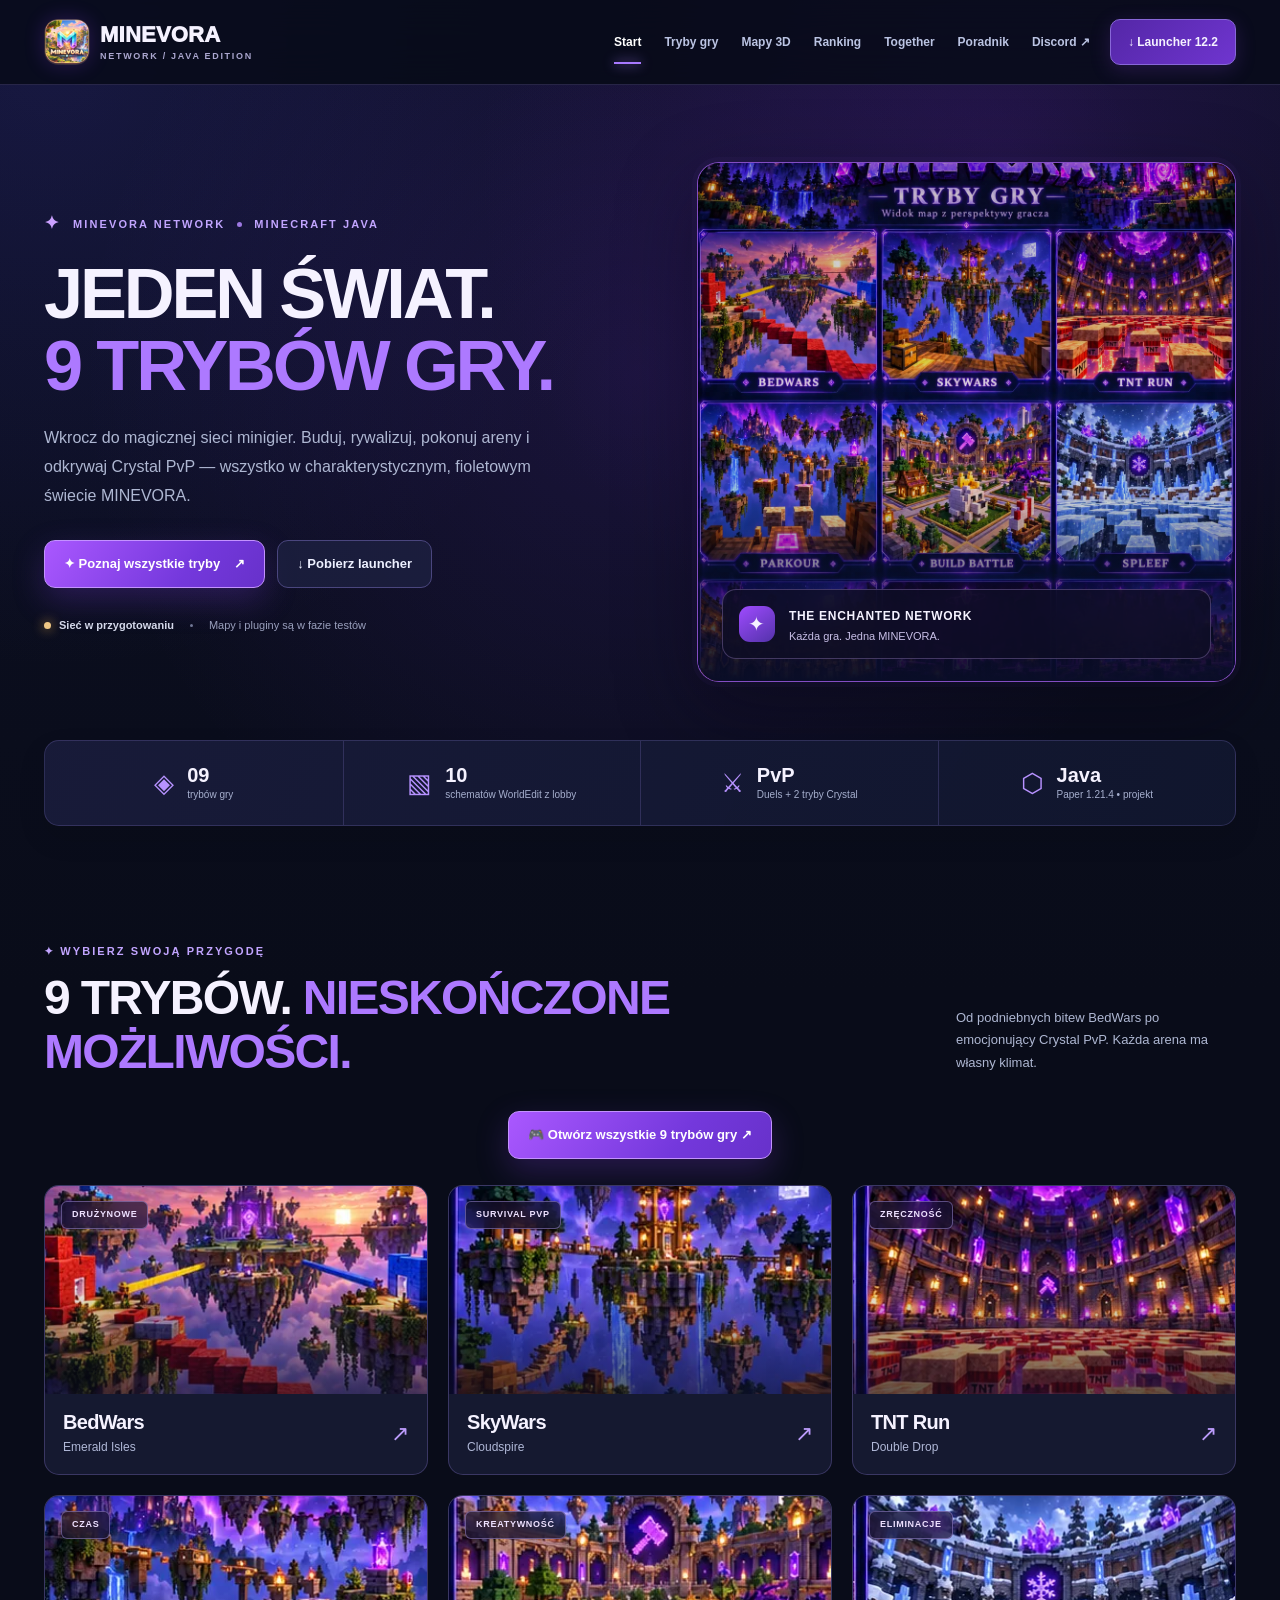
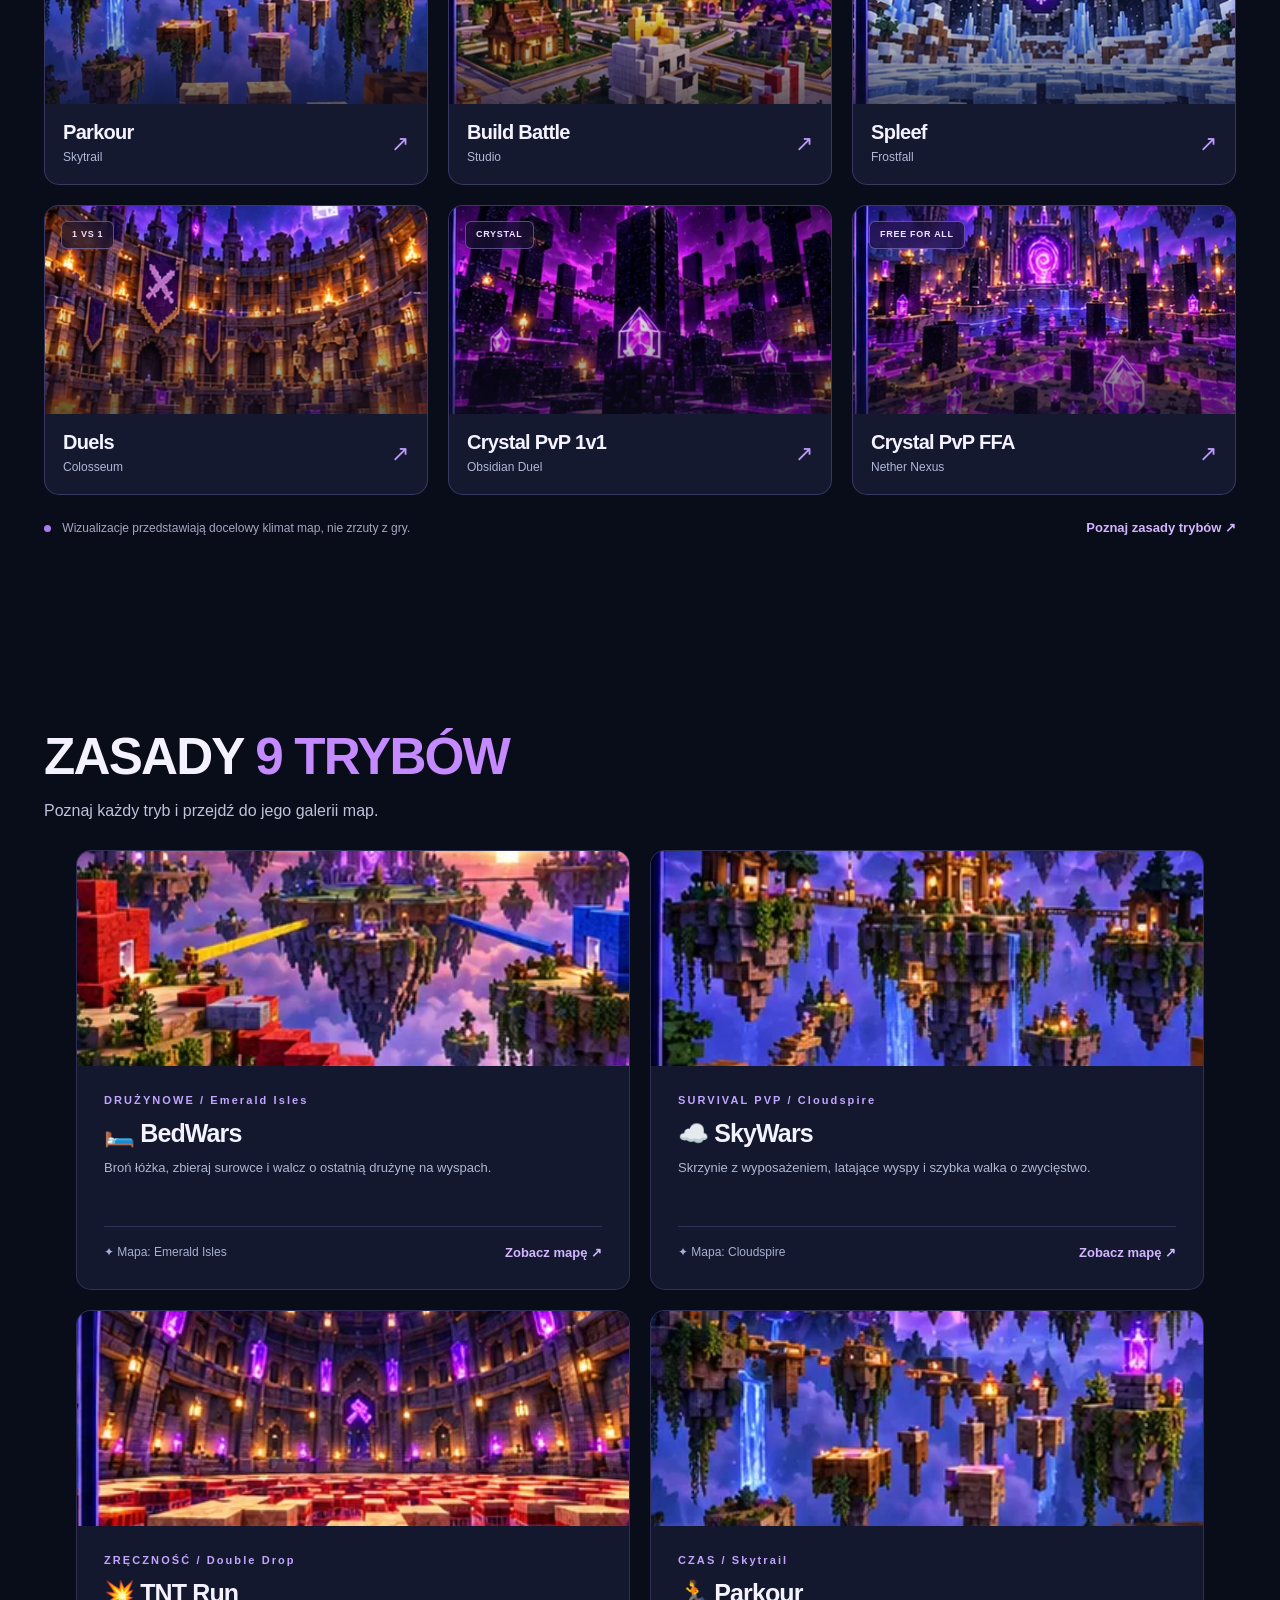
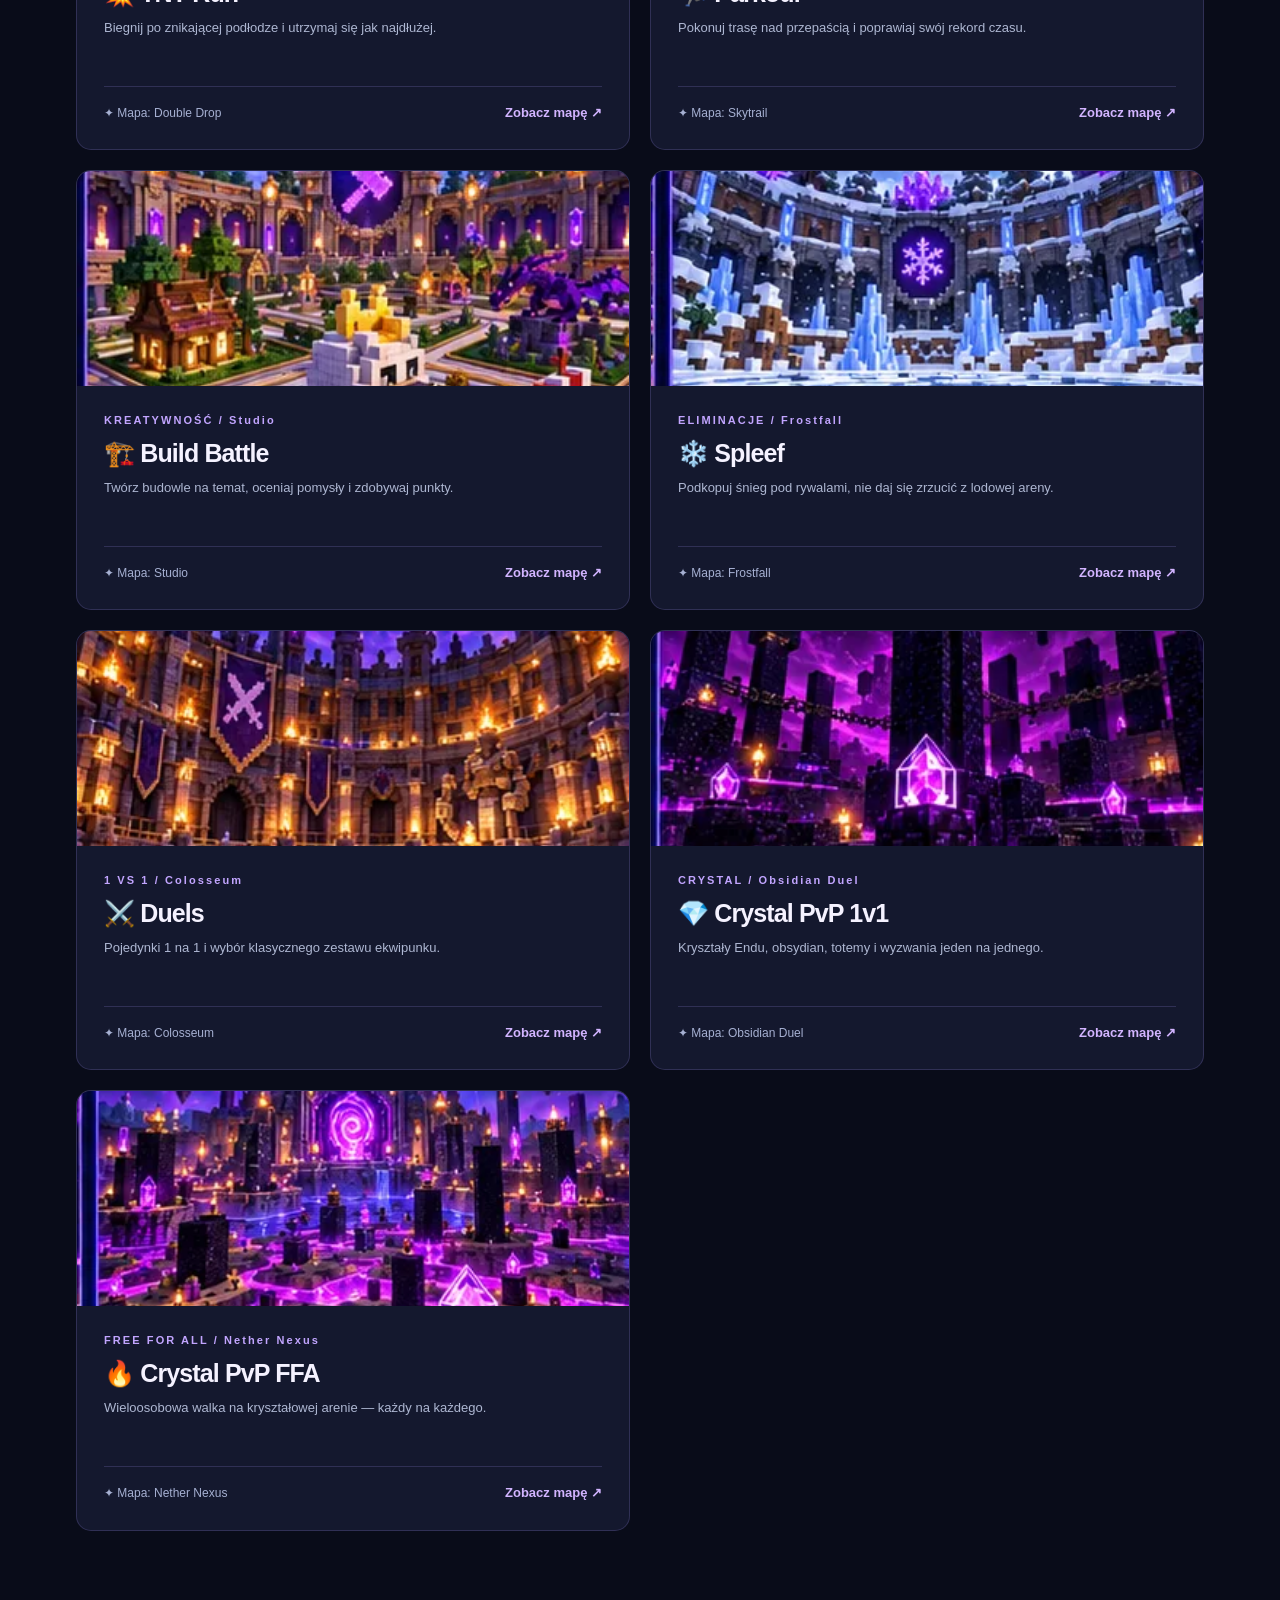
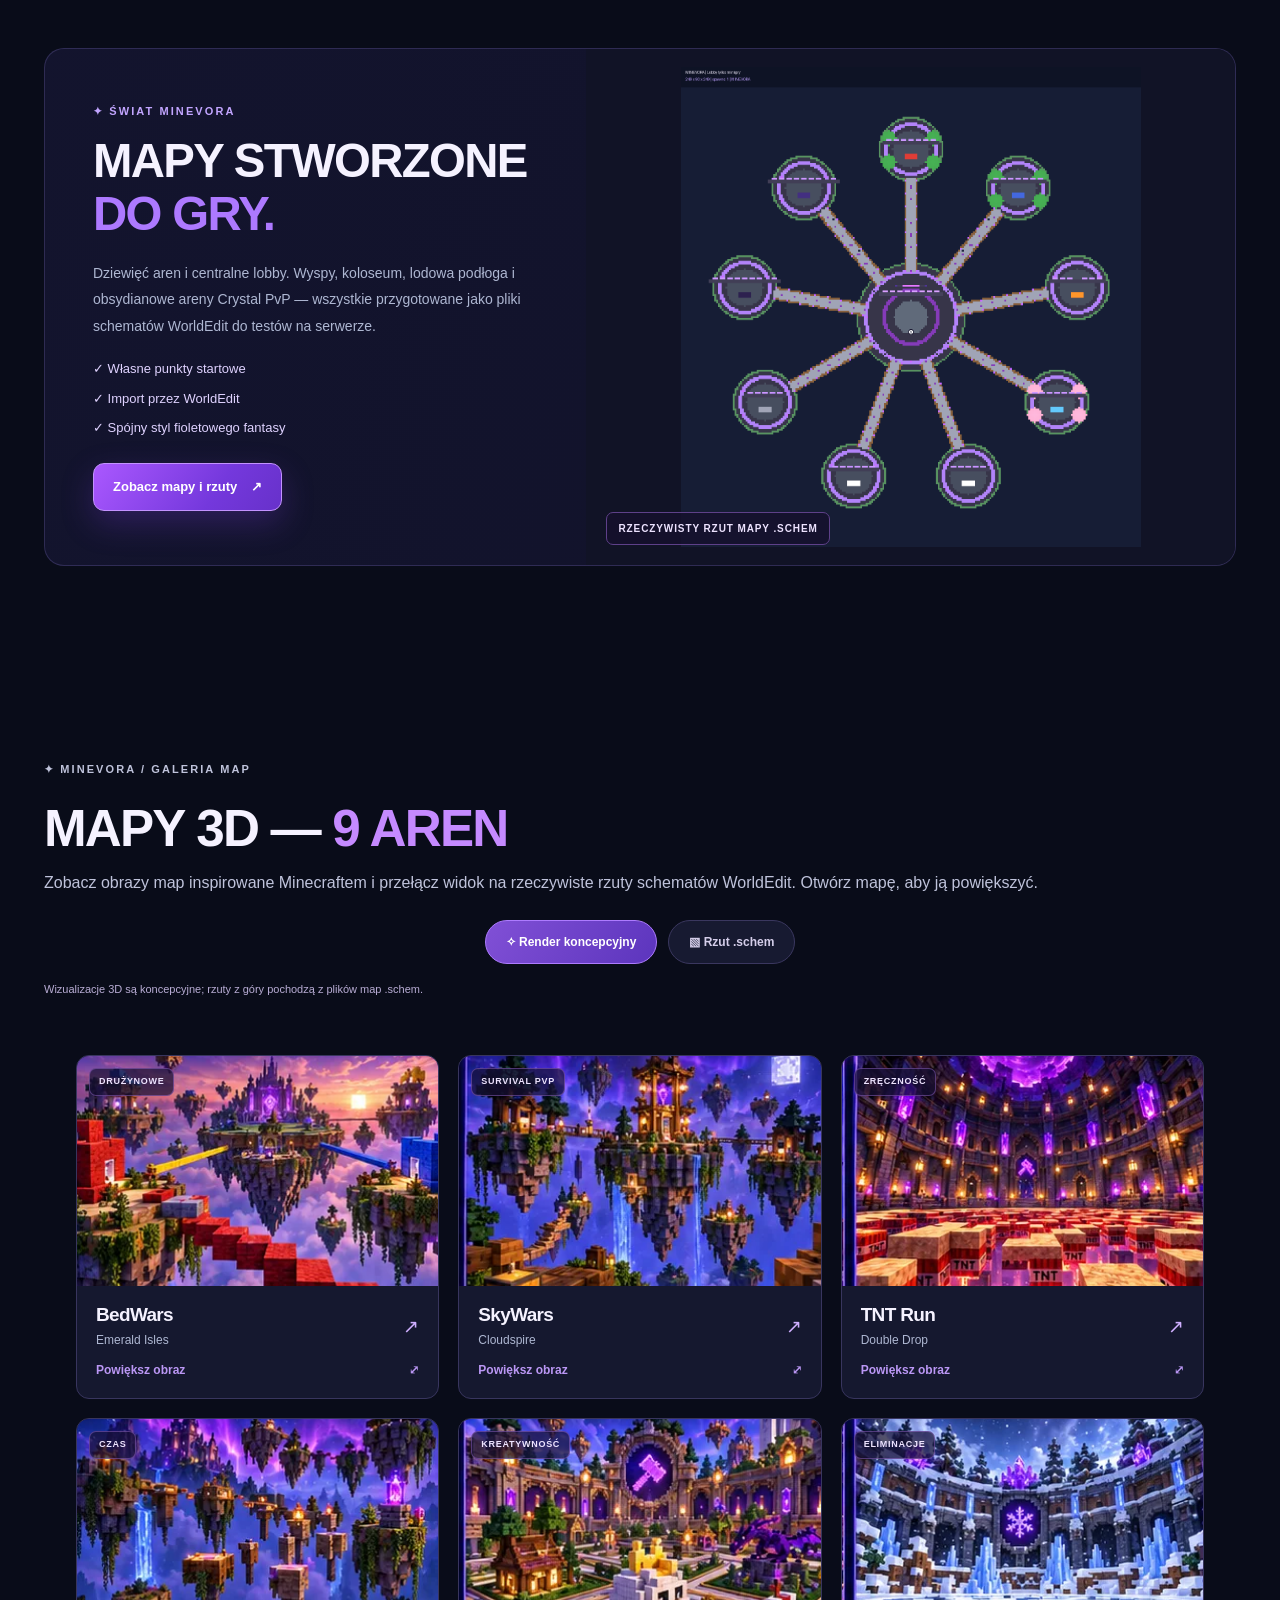
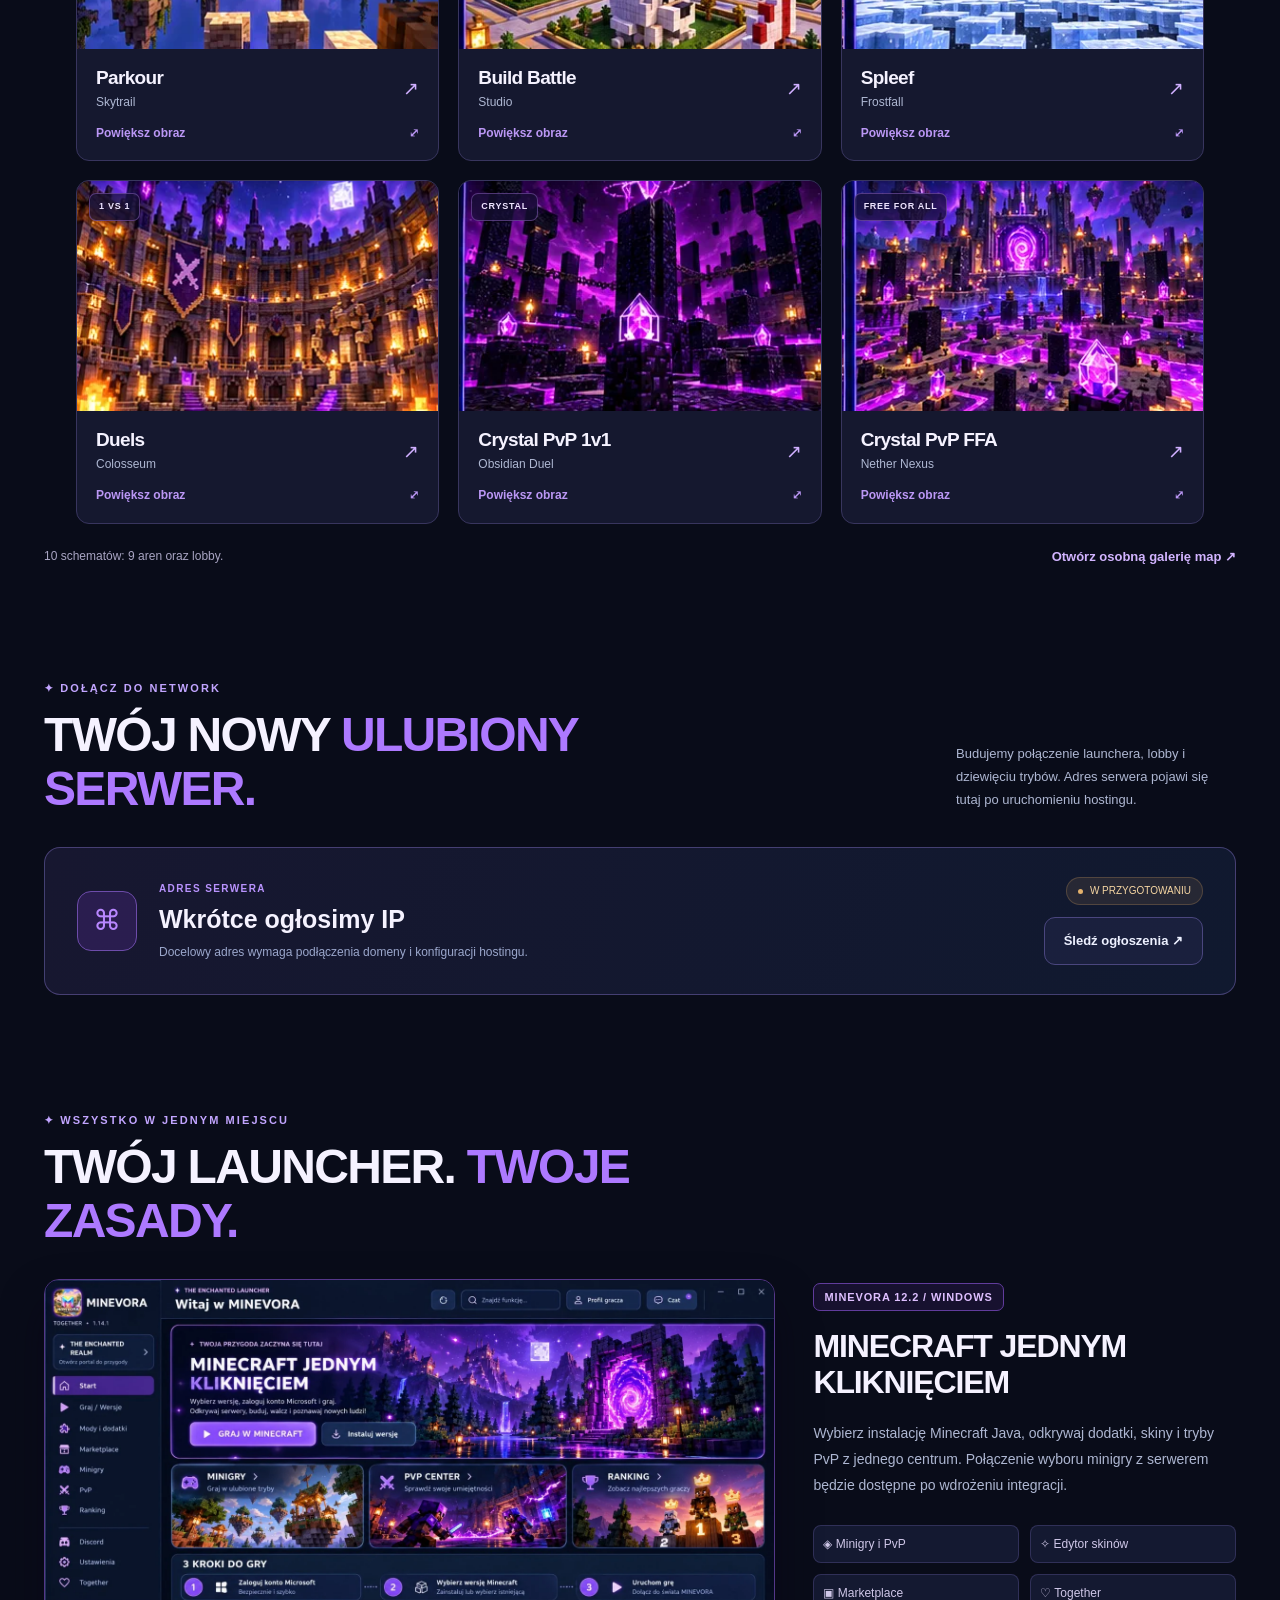
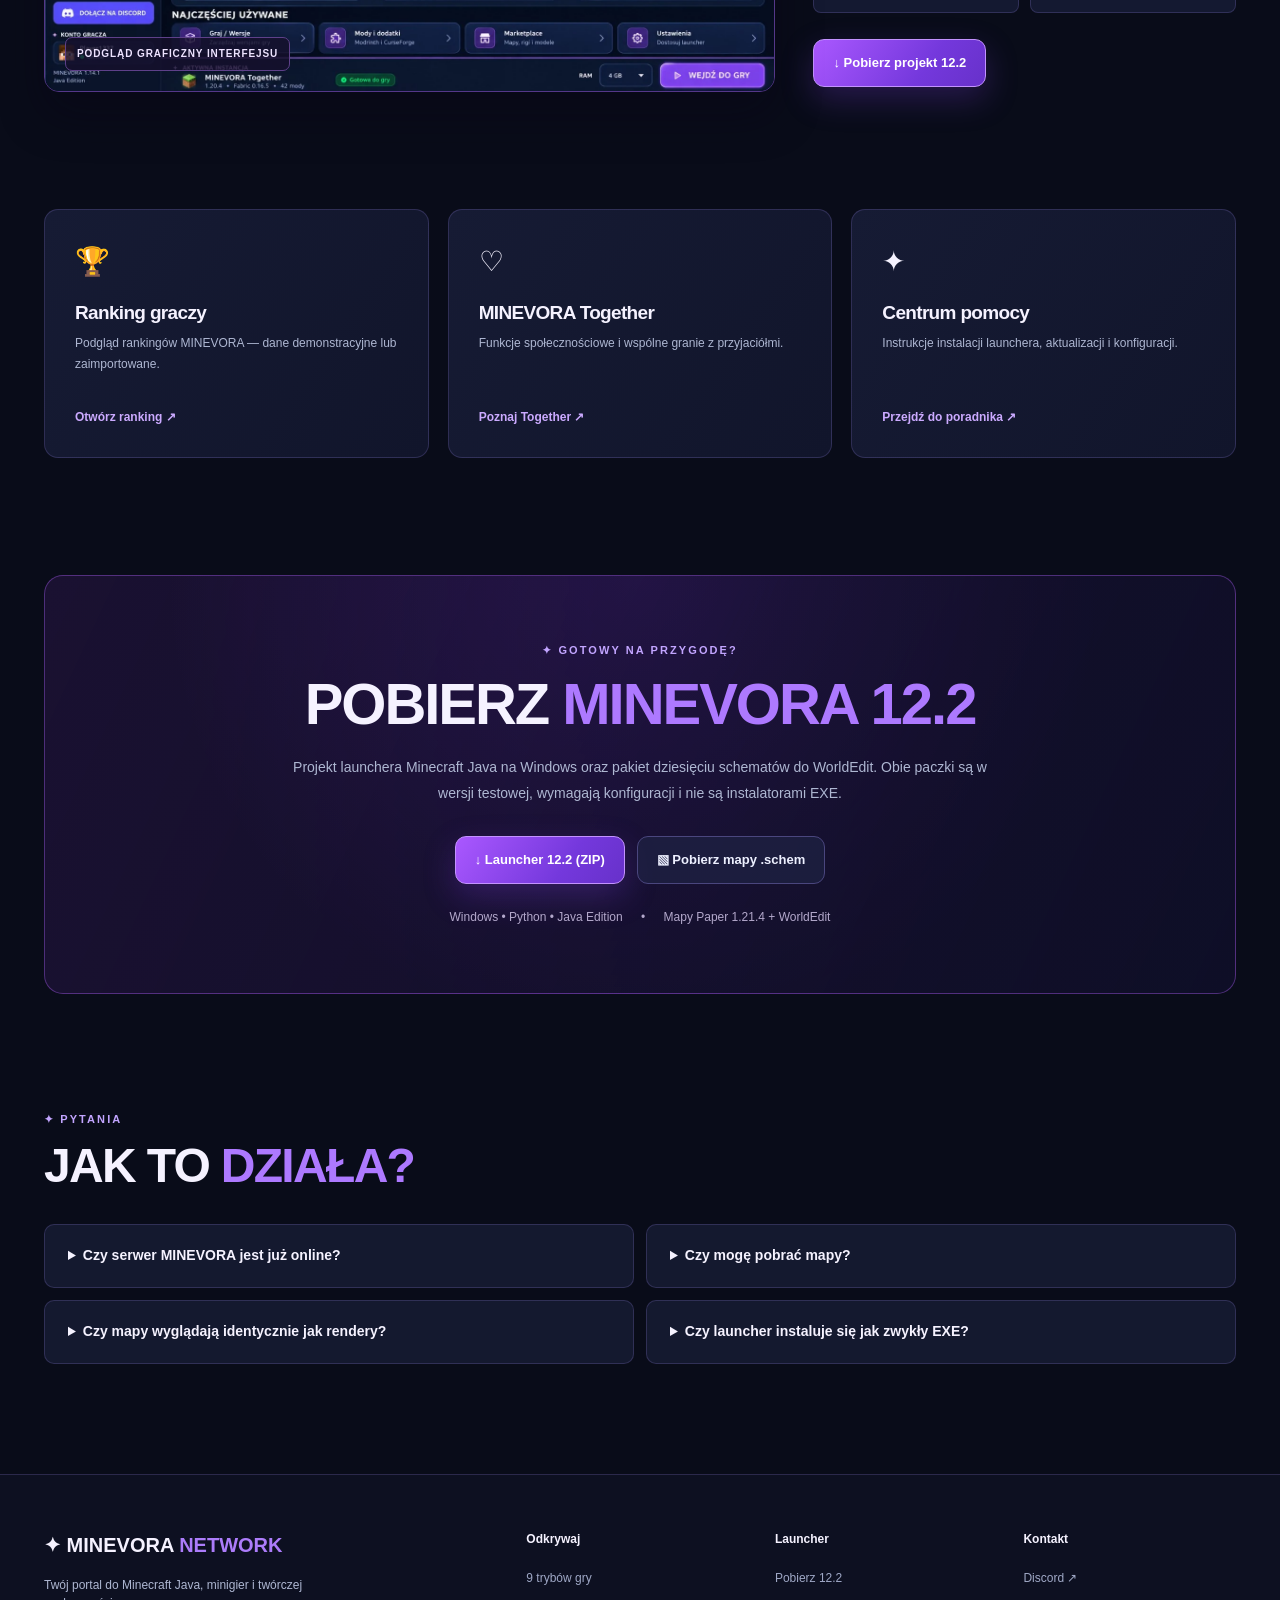
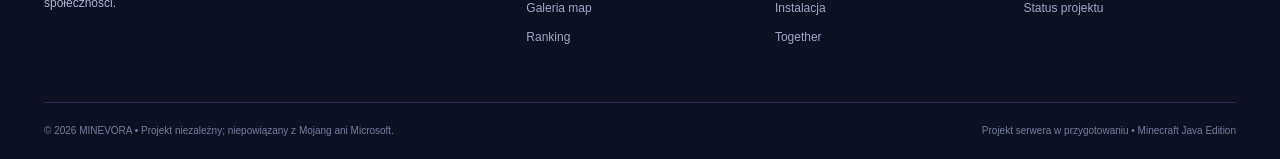
==== commit d6a0e40d: "Add files via upload" ====
--- a/index.html
+++ b/index.html
@@ -24,30 +24,38 @@
 
 });</script><title>MINEVORA Network — 9 minigier i launcher Minecraft Java</title><style>
 .standalone-gallery {padding-top: 78px;} .standalone-gallery>h2,.game-details>h2{margin:10px 0 15px;font-size:clamp(2rem,4vw,3.3rem);font-weight:900;line-height:1.05}.standalone-gallery>h2 span,.game-details>h2 span{color:#c58aff}.standalone-gallery>p,.game-details>p{color:#bfc3db;margin-bottom:24px}.homepage-map-grid{padding:28px 0;display:grid;grid-template-columns:repeat(3,minmax(0,1fr));gap:19px}.homepage-map-grid .map-card{min-width:0}.game-details{padding-top:65px}.game-details .details-grid{margin-top:26px}.standalone-gallery .view-toggle{margin-top:18px;}.map-card{scroll-margin-top:100px}.mode-detail{scroll-margin-top:100px}html{scroll-behavior:smooth}section{scroll-margin-top:95px}@media(max-width:900px){.homepage-map-grid{grid-template-columns:repeat(2,minmax(0,1fr))}}@media(max-width:600px){.homepage-map-grid{grid-template-columns:1fr}.standalone-gallery{padding-top:36px}}
-</style></head><body><a class="skip" href="#content">Przejdź do treści</a>
-<header class="site-header"><div class="shell header-inner"><a aria-label="MINEVORA – strona główna" class="brand" href="index.html"><img alt="" height="46" src="[data-uri]" width="46"/><span>MINEVORA<small>NETWORK / JAVA EDITION</small></span></a><button aria-controls="site-nav" aria-expanded="false" aria-label="Otwórz menu" class="menu-toggle" id="nav-toggle">☰</button><nav aria-label="Główne menu" class="site-nav" id="site-nav"><a class="current" href="index.html">Start</a><a class="" href="#minigry">Tryby gry</a><a class="" href="#mapy3d">Mapy 3D</a><a class="" href="ranking.html">Ranking</a><a class="" href="together.html">Together</a><a class="" href="poradnik.html">Poradnik</a><a href="https://discord.gg/8teEpYvzRd" rel="noopener noreferrer" target="_blank">Discord ↗</a></nav><a class="header-cta" href="index.html#pobierz">↓ Launcher 12.2</a></div></header>
+</style><style>
+    .modes-direct-link {margin:18px 0 26px;display:flex;justify-content:center}
+    .quick-modes {display:flex;flex-wrap:wrap;justify-content:center;gap:9px;margin:22px auto 0;max-width:960px}
+    .quick-mode-link {padding:9px 14px;border-radius:999px;border:1px solid #7547ba;background:#20163a;color:#e1cfff;font-size:12px;font-weight:800;text-decoration:none}
+    .quick-mode-link:hover,.quick-mode-link:focus-visible {background:#6137a9;color:white}
+    .mode-card {cursor:pointer}
+    .mode-detail:target,.map-card:target {border-color:#a96cff;box-shadow:0 0 0 2px rgba(168,115,255,.18),0 16px 50px rgba(78,41,128,.25)}
+    section[id],article[id] {scroll-margin-top:115px}
+    </style></head><body><a class="skip" href="#content">Przejdź do treści</a>
+<header class="site-header"><div class="shell header-inner"><a aria-label="MINEVORA – strona główna" class="brand" href="index.html"><img alt="" height="46" src="[data-uri]